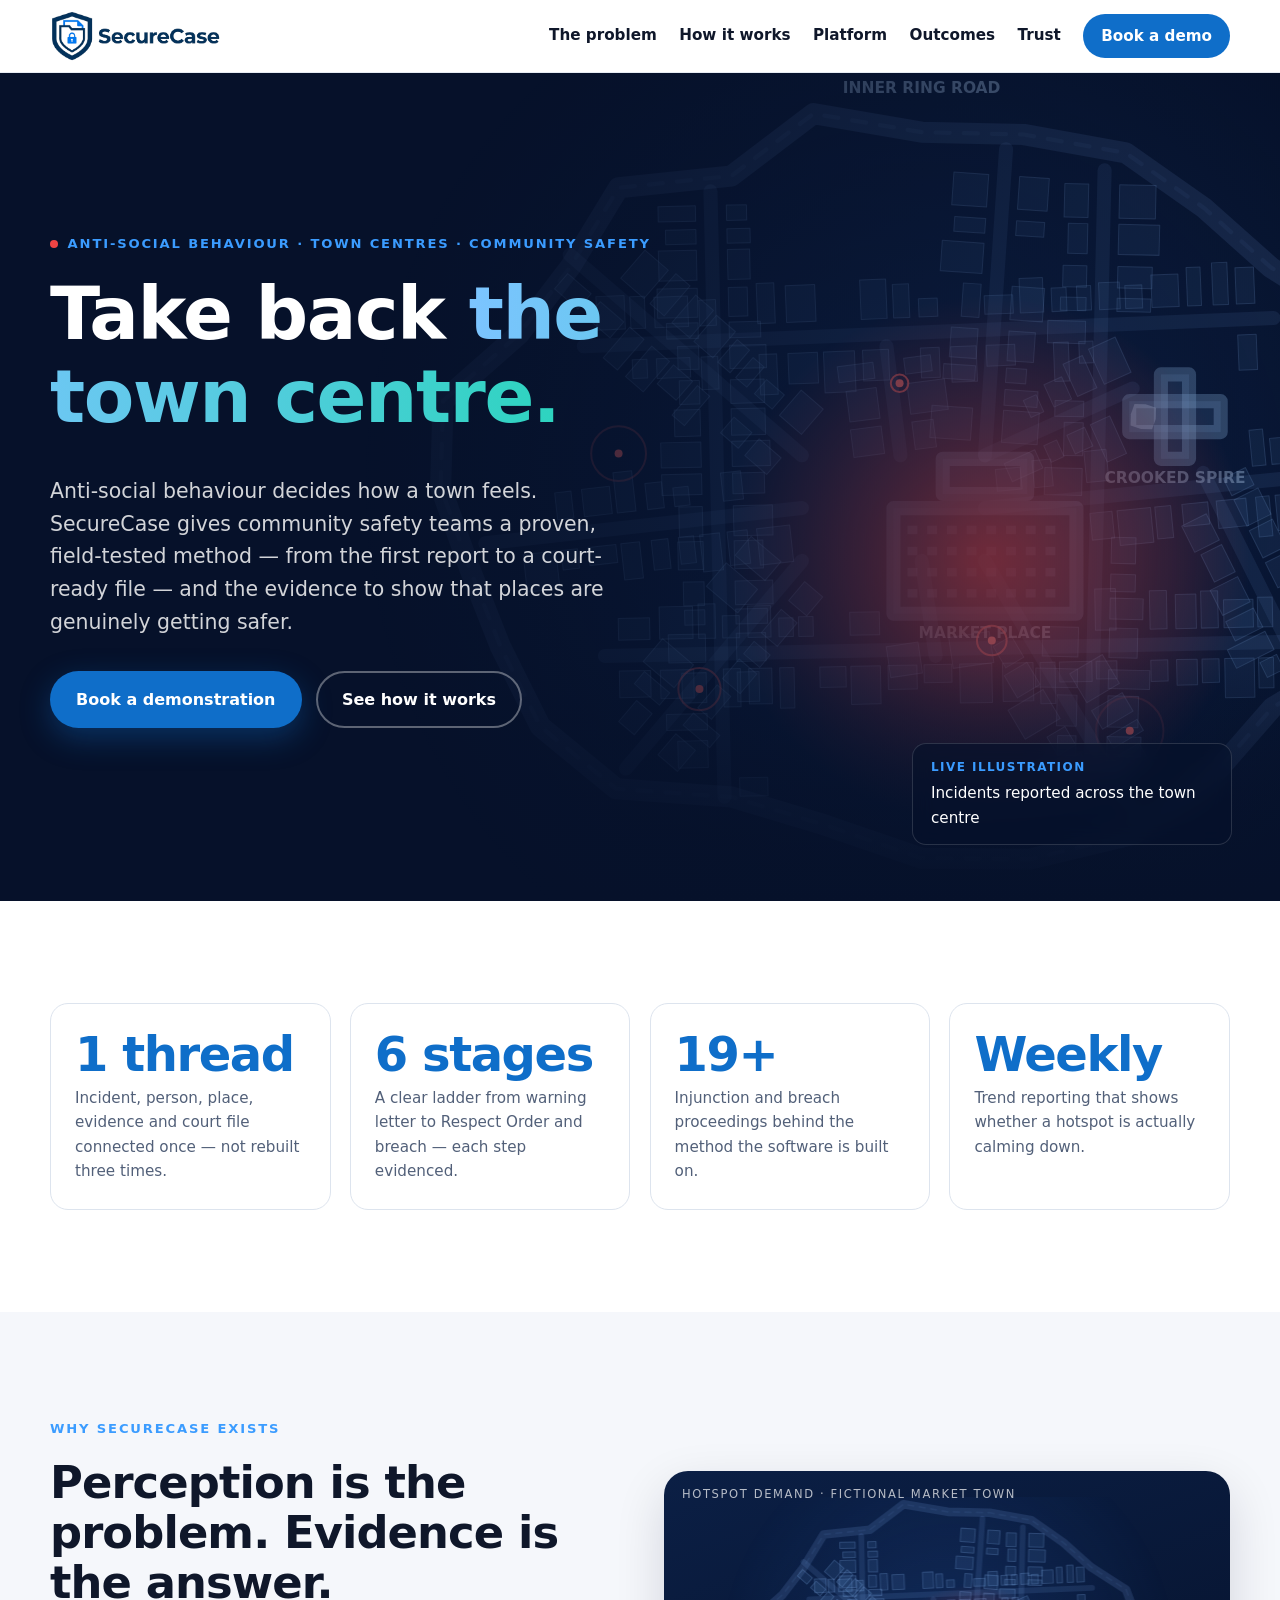
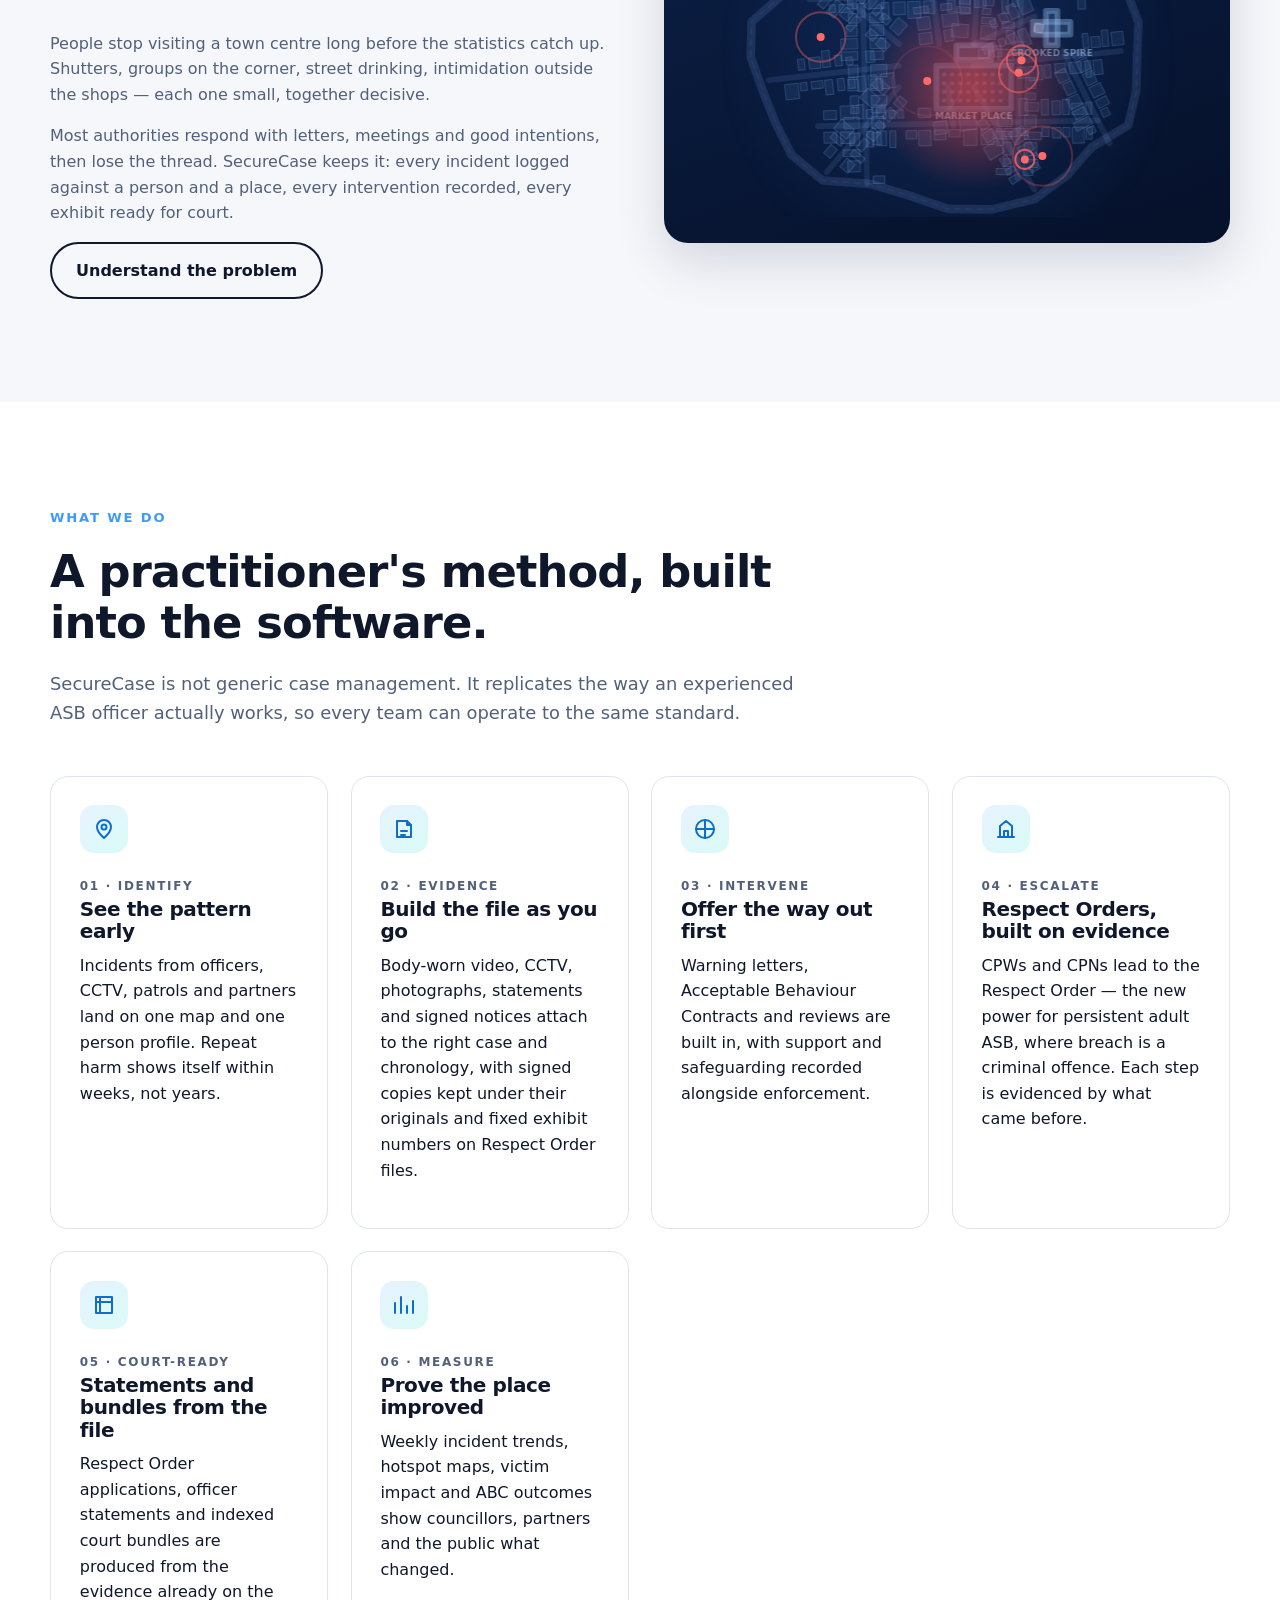
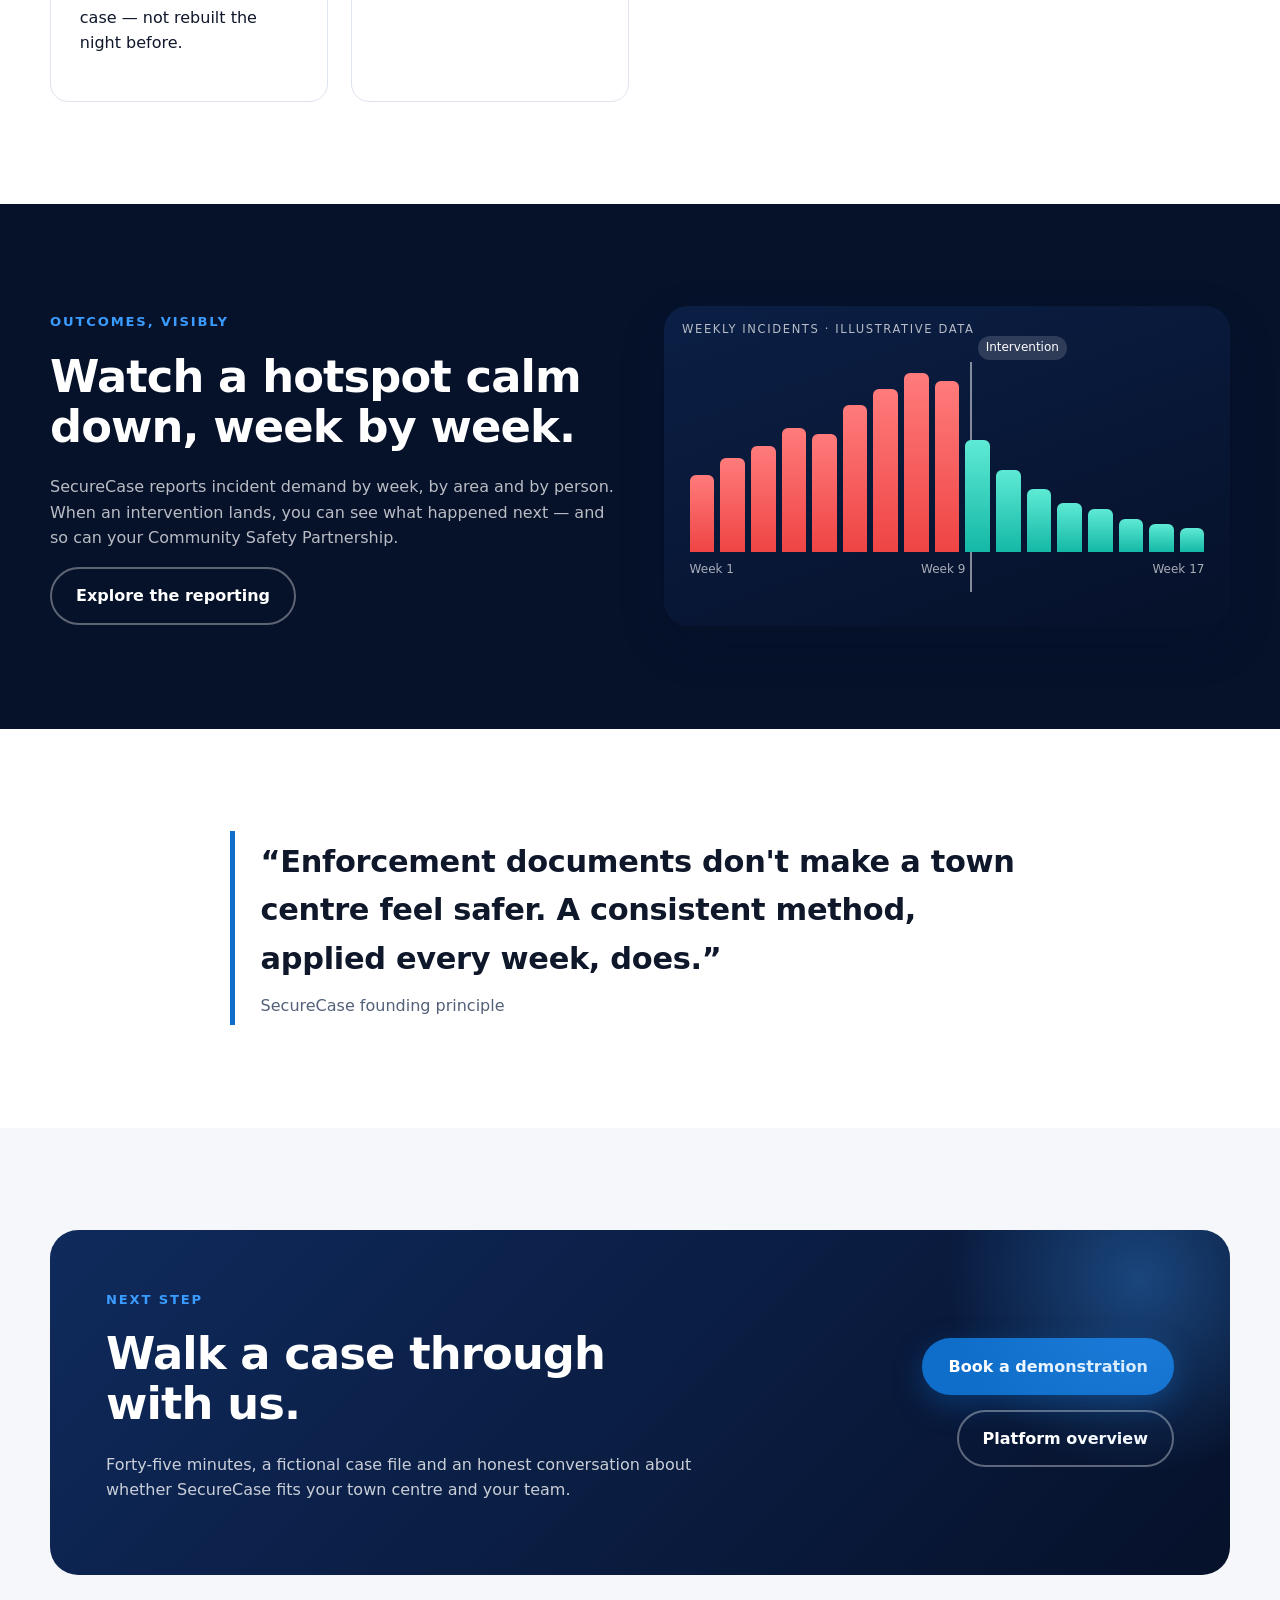
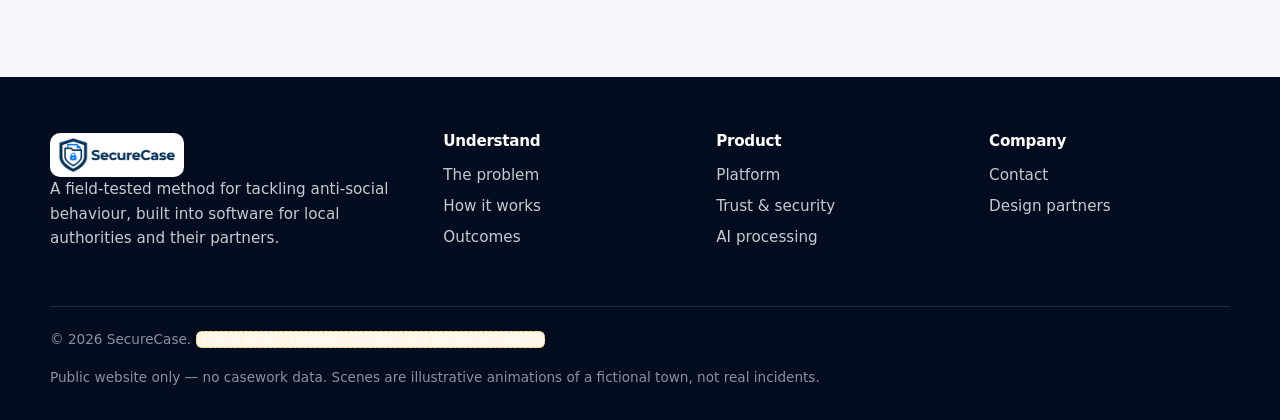
==== index.html @ 668088f6 "Publish SecureCase public website" ====
<!DOCTYPE html>
<html lang="en-GB">
<head>
  <meta charset="utf-8">
  <meta name="viewport" content="width=device-width, initial-scale=1">
  <title>SecureCase — Take back the town centre</title>
  <meta name="description" content="SecureCase turns a proven frontline method for tackling anti-social behaviour into software: evidence, early intervention, proportionate enforcement and proof that places are getting safer.">
  <link rel="stylesheet" href="css/site.css">
  <link rel="icon" href="assets/securecase-logo.png" type="image/png">
</head>
<body>
  <a class="skip-link" href="#main">Skip to content</a>

  <header class="site-header">
    <div class="container header-inner">
      <a class="brand" href="index.html" aria-label="SecureCase home" aria-current="page"><img src="assets/securecase-logo.png" alt="SecureCase"></a>
      <button class="nav-toggle" type="button" aria-expanded="false" aria-controls="primary-nav" aria-label="Toggle navigation">
        <svg viewBox="0 0 24 24" fill="none" stroke="currentColor" stroke-width="2" stroke-linecap="round"><path d="M4 6h16M4 12h16M4 18h16"/></svg>
      </button>
      <nav class="site-nav" id="primary-nav" aria-label="Primary navigation">
        <a href="problem.html">The problem</a>
        <a href="method.html">How it works</a>
        <a href="platform.html">Platform</a>
        <a href="outcomes.html">Outcomes</a>
        <a href="trust.html">Trust</a>
        <a class="nav-cta" href="contact.html">Book a demo</a>
      </nav>
    </div>
  </header>

  <main id="main">

    <section class="hero" aria-label="Introduction">
      <div class="hero-media" data-video="media/home-hero.mp4">
        <canvas data-scene="town" data-caption="#hero-caption" aria-hidden="true"></canvas>
      </div>
      <div class="container">
        <div class="hero-content">
          <span class="eyebrow"><span class="dot"></span>Anti-social behaviour · town centres · community safety</span>
          <h1>Take back <span class="accent">the town centre.</span></h1>
          <p class="lead">Anti-social behaviour decides how a town feels. SecureCase gives community safety teams a proven, field-tested method — from the first report to a court-ready file — and the evidence to show that places are genuinely getting safer.</p>
          <div class="button-row">
            <a class="btn btn-primary" href="contact.html">Book a demonstration</a>
            <a class="btn btn-ghost" href="method.html">See how it works</a>
          </div>
        </div>
      </div>
      <div class="scene-caption" id="hero-caption" aria-live="polite"><strong>Live illustration</strong><span>Incidents reported across the town centre</span></div>
    </section>

    <section class="section">
      <div class="container">
        <div class="stat-strip">
          <div class="stat reveal"><div class="stat-num" data-count="1" data-suffix=" thread">1 thread</div><div class="stat-label">Incident, person, place, evidence and court file connected once — not rebuilt three times.</div></div>
          <div class="stat reveal" data-delay="1"><div class="stat-num" data-count="6" data-suffix=" stages">6 stages</div><div class="stat-label">A clear ladder from warning letter to Respect Order and breach — each step evidenced.</div></div>
          <div class="stat reveal" data-delay="2"><div class="stat-num" data-count="20" data-prefix="" data-suffix="+">20+</div><div class="stat-label">Injunction and breach proceedings behind the method the software is built on.</div></div>
          <div class="stat reveal" data-delay="3"><div class="stat-num">Weekly</div><div class="stat-label">Trend reporting that shows whether a hotspot is actually calming down.</div></div>
        </div>
      </div>
    </section>

    <section class="section soft">
      <div class="container">
        <div class="split">
          <div class="reveal">
            <span class="eyebrow">Why SecureCase exists</span>
            <h2>Perception is the problem. Evidence is the answer.</h2>
            <p class="muted">People stop visiting a town centre long before the statistics catch up. Shutters, groups on the corner, street drinking, intimidation outside the shops — each one small, together decisive.</p>
            <p class="muted">Most authorities respond with letters, meetings and good intentions, then lose the thread. SecureCase keeps it: every incident logged against a person and a place, every intervention recorded, every exhibit ready for court.</p>
            <a class="btn btn-outline" href="problem.html">Understand the problem</a>
          </div>
          <div class="panel reveal" data-delay="1">
            <span class="panel-label">Hotspot demand · fictional market town</span>
            <canvas data-scene="town" data-mode="problem" aria-hidden="true"></canvas>
          </div>
        </div>
      </div>
    </section>

    <section class="section">
      <div class="container">
        <div class="section-head reveal">
          <span class="eyebrow">What we do</span>
          <h2>A practitioner's method, built into the software.</h2>
          <p>SecureCase is not generic case management. It replicates the way an experienced ASB officer actually works, so every team can operate to the same standard.</p>
        </div>
        <div class="card-grid">
          <article class="card reveal">
            <span class="card-icon"><svg viewBox="0 0 24 24" fill="none" stroke="currentColor" stroke-width="2" stroke-linecap="round" stroke-linejoin="round"><path d="M12 21s7-6.2 7-11a7 7 0 0 0-14 0c0 4.8 7 11 7 11z"/><circle cx="12" cy="10" r="2.5"/></svg></span>
            <span class="card-tag">01 · Identify</span>
            <h3>See the pattern early</h3>
            <p>Incidents from officers, CCTV, patrols and partners land on one map and one person profile. Repeat harm shows itself within weeks, not years.</p>
          </article>
          <article class="card reveal" data-delay="1">
            <span class="card-icon"><svg viewBox="0 0 24 24" fill="none" stroke="currentColor" stroke-width="2" stroke-linecap="round" stroke-linejoin="round"><path d="M5 4h10l4 4v12H5z"/><path d="M15 4v4h4"/><path d="M9 14h6M9 18h4"/></svg></span>
            <span class="card-tag">02 · Evidence</span>
            <h3>Build the file as you go</h3>
            <p>Body-worn video, CCTV, photographs, statements and signed notices attach to the right case and chronology, with signed copies kept under their originals and fixed exhibit numbers on Respect Order files.</p>
          </article>
          <article class="card reveal" data-delay="2">
            <span class="card-icon"><svg viewBox="0 0 24 24" fill="none" stroke="currentColor" stroke-width="2" stroke-linecap="round" stroke-linejoin="round"><path d="M12 3v18M3 12h18"/><circle cx="12" cy="12" r="9"/></svg></span>
            <span class="card-tag">03 · Intervene</span>
            <h3>Offer the way out first</h3>
            <p>Warning letters, Acceptable Behaviour Contracts and reviews are built in, with support and safeguarding recorded alongside enforcement.</p>
          </article>
          <article class="card reveal">
            <span class="card-icon"><svg viewBox="0 0 24 24" fill="none" stroke="currentColor" stroke-width="2" stroke-linecap="round" stroke-linejoin="round"><path d="M4 20h16M6 20V9l6-5 6 5v11"/><path d="M10 20v-6h4v6"/></svg></span>
            <span class="card-tag">04 · Escalate</span>
            <h3>Respect Orders, built on evidence</h3>
            <p>CPWs and CPNs lead to the Respect Order — the new power for persistent adult ASB, where breach is a criminal offence. Each step is evidenced by what came before.</p>
          </article>
          <article class="card reveal" data-delay="1">
            <span class="card-icon"><svg viewBox="0 0 24 24" fill="none" stroke="currentColor" stroke-width="2" stroke-linecap="round" stroke-linejoin="round"><path d="M4 4h16v16H4z"/><path d="M8 4v16M4 9h16"/></svg></span>
            <span class="card-tag">05 · Court-ready</span>
            <h3>Statements and bundles from the file</h3>
            <p>Respect Order applications, officer statements and indexed court bundles are produced from the evidence already on the case — not rebuilt the night before.</p>
          </article>
          <article class="card reveal" data-delay="2">
            <span class="card-icon"><svg viewBox="0 0 24 24" fill="none" stroke="currentColor" stroke-width="2" stroke-linecap="round" stroke-linejoin="round"><path d="M3 20V10M9 20V4M15 20v-7M21 20V8"/></svg></span>
            <span class="card-tag">06 · Measure</span>
            <h3>Prove the place improved</h3>
            <p>Weekly incident trends, hotspot maps, victim impact and ABC outcomes show councillors, partners and the public what changed.</p>
          </article>
        </div>
      </div>
    </section>

    <section class="section dark">
      <div class="container">
        <div class="split">
          <div class="reveal">
            <span class="eyebrow">Outcomes, visibly</span>
            <h2>Watch a hotspot calm down, week by week.</h2>
            <p class="muted">SecureCase reports incident demand by week, by area and by person. When an intervention lands, you can see what happened next — and so can your Community Safety Partnership.</p>
            <a class="btn btn-ghost" href="outcomes.html">Explore the reporting</a>
          </div>
          <div class="panel trend-wrap reveal" data-delay="1">
            <span class="panel-label">Weekly incidents · illustrative data</span>
            <div class="trend-marker" style="left: 54%"><em>Intervention</em></div>
            <div class="trend" data-intervention="9" aria-label="Illustrative weekly incident bars falling after an intervention">
              <span data-value="38"></span><span data-value="46"></span><span data-value="52"></span><span data-value="61"></span><span data-value="58"></span><span data-value="72"></span><span data-value="80"></span><span data-value="88"></span><span data-value="84"></span><span data-value="55"></span><span data-value="40"></span><span data-value="31"></span><span data-value="24"></span><span data-value="21"></span><span data-value="16"></span><span data-value="14"></span><span data-value="12"></span>
            </div>
            <div class="trend-axis"><span>Week 1</span><span>Week 9</span><span>Week 17</span></div>
          </div>
        </div>
      </div>
    </section>

    <section class="section">
      <div class="container narrow">
        <div class="pullout reveal">
          <blockquote>“Enforcement documents don't make a town centre feel safer. A consistent method, applied every week, does.”</blockquote>
          <cite>SecureCase founding principle</cite>
        </div>
      </div>
    </section>

    <section class="section soft">
      <div class="container">
        <div class="cta-banner reveal">
          <div>
            <span class="eyebrow">Next step</span>
            <h2>Walk a case through with us.</h2>
            <p>Forty-five minutes, a fictional case file and an honest conversation about whether SecureCase fits your town centre and your team.</p>
          </div>
          <div class="button-row">
            <a class="btn btn-primary" href="contact.html">Book a demonstration</a>
            <a class="btn btn-ghost" href="platform.html">Platform overview</a>
          </div>
        </div>
      </div>
    </section>

  </main>

  <footer class="site-footer">
    <div class="container">
      <div class="footer-grid">
        <div>
          <a class="brand" href="index.html" aria-label="SecureCase home"><img src="assets/securecase-logo.png" alt="SecureCase"></a>
          <p>A field-tested method for tackling anti-social behaviour, built into software for local authorities and their partners.</p>
        </div>
        <div><h4>Understand</h4><ul><li><a href="problem.html">The problem</a></li><li><a href="method.html">How it works</a></li><li><a href="outcomes.html">Outcomes</a></li></ul></div>
        <div><h4>Product</h4><ul><li><a href="platform.html">Platform</a></li><li><a href="trust.html">Trust &amp; security</a></li><li><a href="trust.html#ai">AI processing</a></li></ul></div>
        <div><h4>Company</h4><ul><li><a href="contact.html">Contact</a></li><li><a href="contact.html#partners">Design partners</a></li></ul></div>
      </div>
      <div class="footer-meta">
        <div>&copy; <span id="year">2026</span> SecureCase. <span class="placeholder">[Legal entity, company number and registered office]</span></div>
        <div>Public website only — no casework data. Scenes are illustrative animations of a fictional town, not real incidents.</div>
      </div>
    </div>
  </footer>

  <script src="js/site.js"></script>
</body>
</html>
---- css/site.css ----
/* SecureCase public website — standalone from the officer application. */
:root {
    --navy: #06112a;
    --navy-2: #0b1f45;
    --navy-3: #0f2a5c;
    --ink: #0f172a;
    --muted: #526079;
    --line: #dde4ee;
    --paper: #f5f7fb;
    --white: #ffffff;
    --blue: #0f6ec9;
    --blue-bright: #3b9cff;
    --teal: #14b8a6;
    --amber: #f59e0b;
    --red: #ef4444;
    --max: 1180px;
    --radius: 18px;
    --font: "Segoe UI", system-ui, -apple-system, Roboto, "Helvetica Neue", Arial, sans-serif;
    --shadow: 0 18px 50px rgba(6, 17, 42, 0.14);
    --ease: cubic-bezier(0.22, 1, 0.36, 1);
}

*, *::before, *::after { box-sizing: border-box; }
html { scroll-behavior: smooth; -webkit-text-size-adjust: 100%; }
body { margin: 0; font-family: var(--font); color: var(--ink); background: var(--white); line-height: 1.6; overflow-x: hidden; }
img, svg, canvas, video { max-width: 100%; display: block; }
a { color: var(--blue); }
h1, h2, h3, h4 { line-height: 1.12; letter-spacing: -0.02em; margin: 0 0 0.5em; }
h1 { font-size: clamp(2.4rem, 6vw, 4.6rem); font-weight: 800; }
h2 { font-size: clamp(1.8rem, 3.6vw, 2.8rem); font-weight: 760; }
h3 { font-size: 1.25rem; font-weight: 700; }
p { margin: 0 0 1em; }
.container { width: min(100% - 2.5rem, var(--max)); margin-inline: auto; }
.narrow { width: min(100% - 2.5rem, 820px); }
.skip-link { position: absolute; left: -999px; top: 8px; background: var(--ink); color: #fff; padding: 8px 14px; border-radius: 8px; z-index: 100; }
.skip-link:focus { left: 8px; }

/* Header */
.site-header { position: sticky; top: 0; z-index: 50; background: rgba(255, 255, 255, 0.86); backdrop-filter: blur(14px); border-bottom: 1px solid rgba(221, 228, 238, 0.7); }
.header-inner { display: flex; align-items: center; justify-content: space-between; gap: 1rem; min-height: 72px; }
.brand img { height: 52px; width: auto; }
.site-nav { display: flex; align-items: center; gap: 1.4rem; font-weight: 600; font-size: 0.95rem; }
.site-nav a { color: var(--ink); text-decoration: none; padding: 6px 0; border-bottom: 2px solid transparent; transition: border-color 0.2s; }
.site-nav a:hover, .site-nav a[aria-current="page"] { border-bottom-color: var(--blue); }
.site-nav .nav-cta { background: var(--blue); color: #fff; padding: 10px 18px; border-radius: 999px; border: 0; }
.site-nav .nav-cta:hover { background: #0b58a3; }
.nav-toggle { display: none; background: none; border: 1px solid var(--line); border-radius: 10px; width: 44px; height: 44px; color: var(--ink); align-items: center; justify-content: center; }
.nav-toggle svg { width: 24px; height: 24px; }
@media (max-width: 860px) {
    .nav-toggle { display: inline-flex; }
    .site-nav { display: none; position: absolute; left: 0; right: 0; top: 72px; flex-direction: column; align-items: stretch; background: #fff; padding: 1rem 1.25rem 1.5rem; border-bottom: 1px solid var(--line); box-shadow: var(--shadow); }
    .site-nav.is-open { display: flex; }
}

/* Buttons */
.btn { display: inline-flex; align-items: center; gap: 0.5rem; padding: 14px 24px; border-radius: 999px; font-weight: 700; text-decoration: none; border: 2px solid transparent; transition: transform 0.25s var(--ease), background 0.2s, box-shadow 0.25s; }
.btn:hover { transform: translateY(-2px); }
.btn-primary { background: var(--blue); color: #fff; box-shadow: 0 10px 30px rgba(15, 110, 201, 0.35); }
.btn-primary:hover { background: #0b58a3; }
.btn-ghost { border-color: rgba(255, 255, 255, 0.35); color: #fff; }
.btn-ghost:hover { background: rgba(255, 255, 255, 0.1); }
.btn-outline { border-color: var(--ink); color: var(--ink); }
.btn-outline:hover { background: var(--ink); color: #fff; }
.button-row { display: flex; flex-wrap: wrap; gap: 0.9rem; }

/* Cinematic hero */
.hero { position: relative; background: var(--navy); color: #fff; overflow: hidden; min-height: min(92vh, 860px); display: grid; align-items: center; isolation: isolate; }
.hero-media { position: absolute; inset: 0; z-index: -2; }
.hero-media canvas, .hero-media video { width: 100%; height: 100%; object-fit: cover; }
.hero-media video { position: absolute; inset: 0; opacity: 0; transition: opacity 1.2s; }
.hero-media.has-video video { opacity: 1; }
.hero-media.has-video canvas { opacity: 0.25; }
.hero::after { content: ""; position: absolute; inset: 0; z-index: -1; background: linear-gradient(90deg, rgba(6, 17, 42, 0.92) 0%, rgba(6, 17, 42, 0.72) 48%, rgba(6, 17, 42, 0.25) 100%), linear-gradient(180deg, rgba(6, 17, 42, 0) 70%, var(--navy) 100%); }
.hero-content { padding: clamp(4rem, 9vw, 7rem) 0 clamp(5rem, 10vw, 8rem); max-width: 720px; }
.eyebrow { display: inline-flex; align-items: center; gap: 0.6rem; font-size: 0.82rem; font-weight: 700; letter-spacing: 0.14em; text-transform: uppercase; color: var(--blue-bright); margin-bottom: 1.2rem; }
.eyebrow .dot { width: 8px; height: 8px; border-radius: 50%; background: var(--red); box-shadow: 0 0 0 0 rgba(239, 68, 68, 0.7); animation: pulse 2s infinite; }
.hero .lead { font-size: clamp(1.1rem, 1.6vw, 1.35rem); color: rgba(255, 255, 255, 0.82); max-width: 600px; margin-bottom: 2rem; }
.hero h1 .accent { background: linear-gradient(90deg, #7cc4ff, #2dd4bf); -webkit-background-clip: text; background-clip: text; color: transparent; }
.scene-caption { position: absolute; right: clamp(1rem, 4vw, 3rem); bottom: clamp(1.5rem, 5vw, 3.5rem); background: rgba(6, 17, 42, 0.62); border: 1px solid rgba(255, 255, 255, 0.14); backdrop-filter: blur(10px); border-radius: 14px; padding: 14px 18px; max-width: 320px; font-size: 0.95rem; }
.scene-caption strong { display: block; font-size: 0.75rem; letter-spacing: 0.12em; text-transform: uppercase; color: var(--blue-bright); margin-bottom: 4px; }
.scene-caption span { display: block; min-height: 1.5em; transition: opacity 0.3s; }
.scene-caption.flip span { opacity: 0; }
@media (max-width: 720px) { .scene-caption { position: static; margin: 0 auto 2rem; max-width: none; } .hero { display: block; } }

/* Sections */
.section { padding: clamp(3.5rem, 8vw, 6.5rem) 0; }
.section.soft { background: var(--paper); }
.section.dark { background: var(--navy); color: #fff; }
.section.dark .muted { color: rgba(255, 255, 255, 0.72); }
.section-head { max-width: 760px; margin-bottom: 3rem; }
.section-head p { font-size: 1.12rem; color: var(--muted); }
.section.dark .section-head p { color: rgba(255, 255, 255, 0.75); }
.muted { color: var(--muted); }

/* Stat strip with counters */
.stat-strip { display: grid; grid-template-columns: repeat(auto-fit, minmax(200px, 1fr)); gap: 1.2rem; }
.stat { background: #fff; border: 1px solid var(--line); border-radius: var(--radius); padding: 1.6rem 1.5rem; }
.section.dark .stat { background: rgba(255, 255, 255, 0.06); border-color: rgba(255, 255, 255, 0.14); }
.stat-num { font-size: clamp(2rem, 4vw, 3rem); font-weight: 800; letter-spacing: -0.03em; color: var(--blue); line-height: 1; }
.section.dark .stat-num { color: #7cc4ff; }
.stat-label { color: var(--muted); font-size: 0.95rem; margin-top: 0.5rem; }
.section.dark .stat-label { color: rgba(255, 255, 255, 0.7); }

/* Cards */
.card-grid { display: grid; gap: 1.4rem; grid-template-columns: repeat(auto-fit, minmax(270px, 1fr)); }
.card { background: #fff; border: 1px solid var(--line); border-radius: var(--radius); padding: 1.8rem; transition: transform 0.35s var(--ease), box-shadow 0.35s; position: relative; overflow: hidden; }
.card:hover { transform: translateY(-6px); box-shadow: var(--shadow); }
.card-icon { width: 48px; height: 48px; border-radius: 14px; background: linear-gradient(135deg, #e8f2ff, #d9fbf6); color: var(--blue); display: grid; place-items: center; margin-bottom: 1.2rem; }
.card-icon svg { width: 24px; height: 24px; }
.card-tag { font-size: 0.75rem; letter-spacing: 0.14em; text-transform: uppercase; font-weight: 700; color: var(--muted); }
.section.dark .card { background: rgba(255, 255, 255, 0.05); border-color: rgba(255, 255, 255, 0.12); color: #fff; }
.section.dark .card p, .section.dark .card-tag { color: rgba(255, 255, 255, 0.72); }

/* Split rows */
.split { display: grid; gap: 3rem; grid-template-columns: 1fr 1fr; align-items: center; }
.split.reverse > :first-child { order: 2; }
@media (max-width: 860px) { .split { grid-template-columns: 1fr; } .split.reverse > :first-child { order: 0; } }
.split ul { padding-left: 1.2rem; }
.split li { margin-bottom: 0.4rem; }

/* Panel used for animated illustrations */
.panel { background: linear-gradient(160deg, var(--navy-2), var(--navy)); border-radius: 24px; padding: 1.6rem; color: #fff; box-shadow: var(--shadow); position: relative; overflow: hidden; min-height: 320px; }
.panel canvas { width: 100%; height: 320px; border-radius: 14px; }
.panel-label { position: absolute; top: 14px; left: 18px; font-size: 0.72rem; letter-spacing: 0.14em; text-transform: uppercase; color: rgba(255, 255, 255, 0.7); }

/* Escalation ladder */
.ladder { display: grid; gap: 0.9rem; counter-reset: step; }
.ladder-step { display: grid; grid-template-columns: 56px 1fr; gap: 1rem; align-items: start; background: #fff; border: 1px solid var(--line); border-radius: 16px; padding: 1.1rem 1.2rem; opacity: 0; transform: translateX(-24px); transition: opacity 0.6s var(--ease), transform 0.6s var(--ease); }
.in .ladder-step { opacity: 1; transform: none; }
.in .ladder-step:nth-child(2) { transition-delay: 0.12s; }
.in .ladder-step:nth-child(3) { transition-delay: 0.24s; }
.in .ladder-step:nth-child(4) { transition-delay: 0.36s; }
.in .ladder-step:nth-child(5) { transition-delay: 0.48s; }
.in .ladder-step:nth-child(6) { transition-delay: 0.6s; }
.ladder-step::before { counter-increment: step; content: counter(step, decimal-leading-zero); font-weight: 800; font-size: 1.3rem; color: var(--blue); background: #eaf3ff; border-radius: 12px; width: 56px; height: 56px; display: grid; place-items: center; }
.ladder-step h3 { margin-bottom: 0.2rem; }
.ladder-step p { margin: 0; color: var(--muted); }
.ladder-step.enforce::before { background: #fff1f1; color: var(--red); }
.ladder-step.measure::before { background: #e7fbf7; color: #0f766e; }

/* Weekly trend animation */
.trend { display: flex; align-items: flex-end; gap: 6px; height: 220px; padding: 1rem 0 0; }
.trend span { flex: 1; background: linear-gradient(180deg, #ff7b7b, #ef4444); border-radius: 6px 6px 0 0; transform-origin: bottom; transform: scaleY(0); transition: transform 0.9s var(--ease), background 0.9s; }
.in .trend span { transform: scaleY(1); }
.trend span.calm { background: linear-gradient(180deg, #5eead4, #14b8a6); }
.trend-axis { display: flex; justify-content: space-between; font-size: 0.75rem; color: rgba(255, 255, 255, 0.65); margin-top: 0.5rem; }
.trend-marker { position: absolute; top: 56px; width: 2px; background: rgba(255, 255, 255, 0.5); height: 230px; }
.trend-marker em { position: absolute; top: -26px; left: 8px; white-space: nowrap; font-style: normal; font-size: 0.75rem; color: #fff; background: rgba(255, 255, 255, 0.15); padding: 2px 8px; border-radius: 999px; }

/* Confidence gauge */
.gauge { width: 240px; margin: 0 auto; }
.gauge circle { fill: none; stroke-width: 14; stroke-linecap: round; }
.gauge .track { stroke: rgba(255, 255, 255, 0.12); }
.gauge .value { stroke: url(#gaugeGrad); stroke-dasharray: 440; stroke-dashoffset: 440; transition: stroke-dashoffset 1.6s var(--ease); }
.in .gauge .value { stroke-dashoffset: 110; }
.gauge-num { text-align: center; font-size: 2.4rem; font-weight: 800; margin-top: -150px; margin-bottom: 110px; }

/* Timeline */
.timeline { position: relative; padding-left: 2rem; }
.timeline::before { content: ""; position: absolute; left: 9px; top: 6px; bottom: 6px; width: 2px; background: linear-gradient(180deg, var(--red), var(--amber), var(--teal)); }
.timeline li { list-style: none; position: relative; margin-bottom: 1.4rem; }
.timeline li::before { content: ""; position: absolute; left: -2rem; top: 6px; width: 20px; height: 20px; border-radius: 50%; background: #fff; border: 4px solid var(--blue); }
.timeline strong { display: block; }

/* Pull quotes */
.pullout { border-left: 5px solid var(--blue); padding: 0.4rem 0 0.4rem 1.6rem; }
.pullout blockquote { margin: 0 0 0.6rem; font-size: clamp(1.3rem, 2.4vw, 1.9rem); font-weight: 650; letter-spacing: -0.01em; }
.pullout cite { font-style: normal; color: var(--muted); }

/* CTA banner */
.cta-banner { background: linear-gradient(135deg, var(--navy-3), var(--navy)); color: #fff; border-radius: 28px; padding: clamp(2rem, 5vw, 3.5rem); display: grid; gap: 2rem; grid-template-columns: 1.4fr 1fr; align-items: center; position: relative; overflow: hidden; }
.cta-banner::after { content: ""; position: absolute; width: 420px; height: 420px; right: -120px; top: -160px; border-radius: 50%; background: radial-gradient(circle, rgba(59, 156, 255, 0.35), transparent 65%); }
.cta-banner p { color: rgba(255, 255, 255, 0.78); }
.cta-banner .button-row { justify-content: flex-end; position: relative; }
@media (max-width: 860px) { .cta-banner { grid-template-columns: 1fr; } .cta-banner .button-row { justify-content: flex-start; } }

/* Page hero (interior) */
.page-hero { background: radial-gradient(1100px 500px at 15% -10%, rgba(59, 156, 255, 0.35), transparent 60%), var(--navy); color: #fff; padding: clamp(3.5rem, 8vw, 6rem) 0 clamp(3rem, 7vw, 5rem); position: relative; overflow: hidden; }
.page-hero .lead { font-size: 1.2rem; color: rgba(255, 255, 255, 0.8); max-width: 700px; }
.page-hero canvas { position: absolute; inset: 0; width: 100%; height: 100%; opacity: 0.55; }
.page-hero .container { position: relative; }

/* Comparison */
.compare { display: grid; gap: 1.4rem; grid-template-columns: 1fr 1fr; }
.compare > div { border-radius: var(--radius); padding: 1.8rem; border: 1px solid var(--line); }
.compare .before { background: #fff6f6; border-color: #fecaca; }
.compare .after { background: #effcf9; border-color: #99f6e4; }
.compare h3 { display: flex; gap: 0.6rem; align-items: center; }
.compare ul { padding-left: 1.2rem; margin: 0; }
@media (max-width: 760px) { .compare { grid-template-columns: 1fr; } }

/* Contact */
.contact-grid { display: grid; gap: 2rem; grid-template-columns: 1fr 1fr; }
@media (max-width: 860px) { .contact-grid { grid-template-columns: 1fr; } }
.contact-card { background: #fff; border: 1px solid var(--line); border-radius: var(--radius); padding: 2rem; }
.contact-card dt { font-weight: 700; margin-top: 1rem; }
.contact-card dd { margin: 0; color: var(--muted); }
.placeholder { background: #fff7e6; border: 1px dashed #f5c16c; padding: 0 6px; border-radius: 6px; font-size: 0.92em; }

/* Footer */
.site-footer { background: #040c1f; color: rgba(255, 255, 255, 0.78); padding: 3.5rem 0 2rem; font-size: 0.95rem; }
.footer-grid { display: grid; gap: 2rem; grid-template-columns: 1.5fr 1fr 1fr 1fr; }
@media (max-width: 860px) { .footer-grid { grid-template-columns: 1fr 1fr; } }
.site-footer .brand img { height: 44px; background: #fff; border-radius: 10px; padding: 4px 8px; }
.site-footer h4 { color: #fff; margin-bottom: 0.8rem; }
.site-footer ul { list-style: none; margin: 0; padding: 0; }
.site-footer li { margin-bottom: 0.4rem; }
.site-footer a { color: rgba(255, 255, 255, 0.78); text-decoration: none; }
.site-footer a:hover { color: #fff; }
.footer-meta { border-top: 1px solid rgba(255, 255, 255, 0.12); margin-top: 2.5rem; padding-top: 1.4rem; display: flex; flex-wrap: wrap; justify-content: space-between; gap: 1rem; font-size: 0.85rem; color: rgba(255, 255, 255, 0.55); }

/* Scroll reveal */
.reveal { opacity: 0; transform: translateY(26px); transition: opacity 0.8s var(--ease), transform 0.8s var(--ease); }
.reveal.in { opacity: 1; transform: none; }
.reveal[data-delay="1"] { transition-delay: 0.12s; }
.reveal[data-delay="2"] { transition-delay: 0.24s; }
.reveal[data-delay="3"] { transition-delay: 0.36s; }

@keyframes pulse { 0% { box-shadow: 0 0 0 0 rgba(239, 68, 68, 0.6); } 70% { box-shadow: 0 0 0 12px rgba(239, 68, 68, 0); } 100% { box-shadow: 0 0 0 0 rgba(239, 68, 68, 0); } }

@media (prefers-reduced-motion: reduce) {
    html { scroll-behavior: auto; }
    .reveal, .ladder-step, .trend span, .gauge .value, .btn, .card { transition: none !important; }
    .reveal, .ladder-step { opacity: 1; transform: none; }
    .trend span { transform: scaleY(1); }
    .gauge .value { stroke-dashoffset: 110; }
    .eyebrow .dot { animation: none; }
}
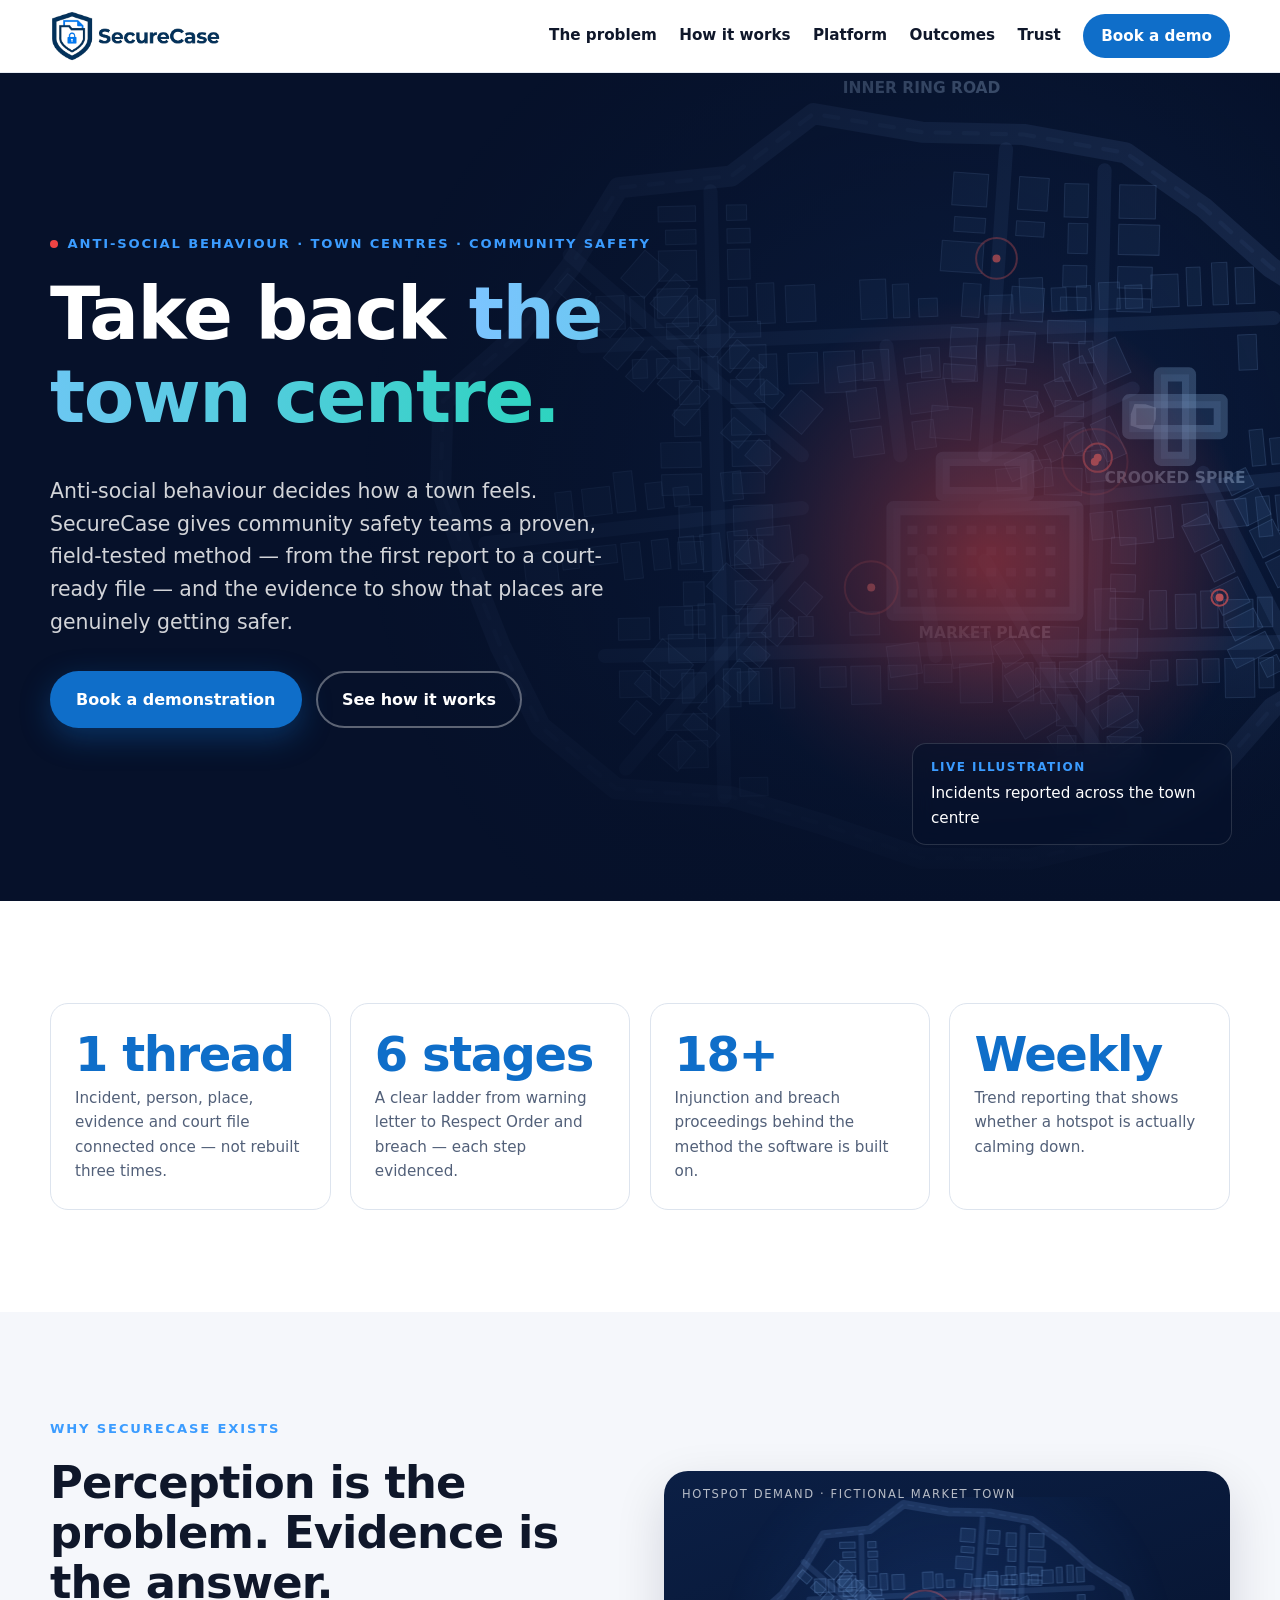
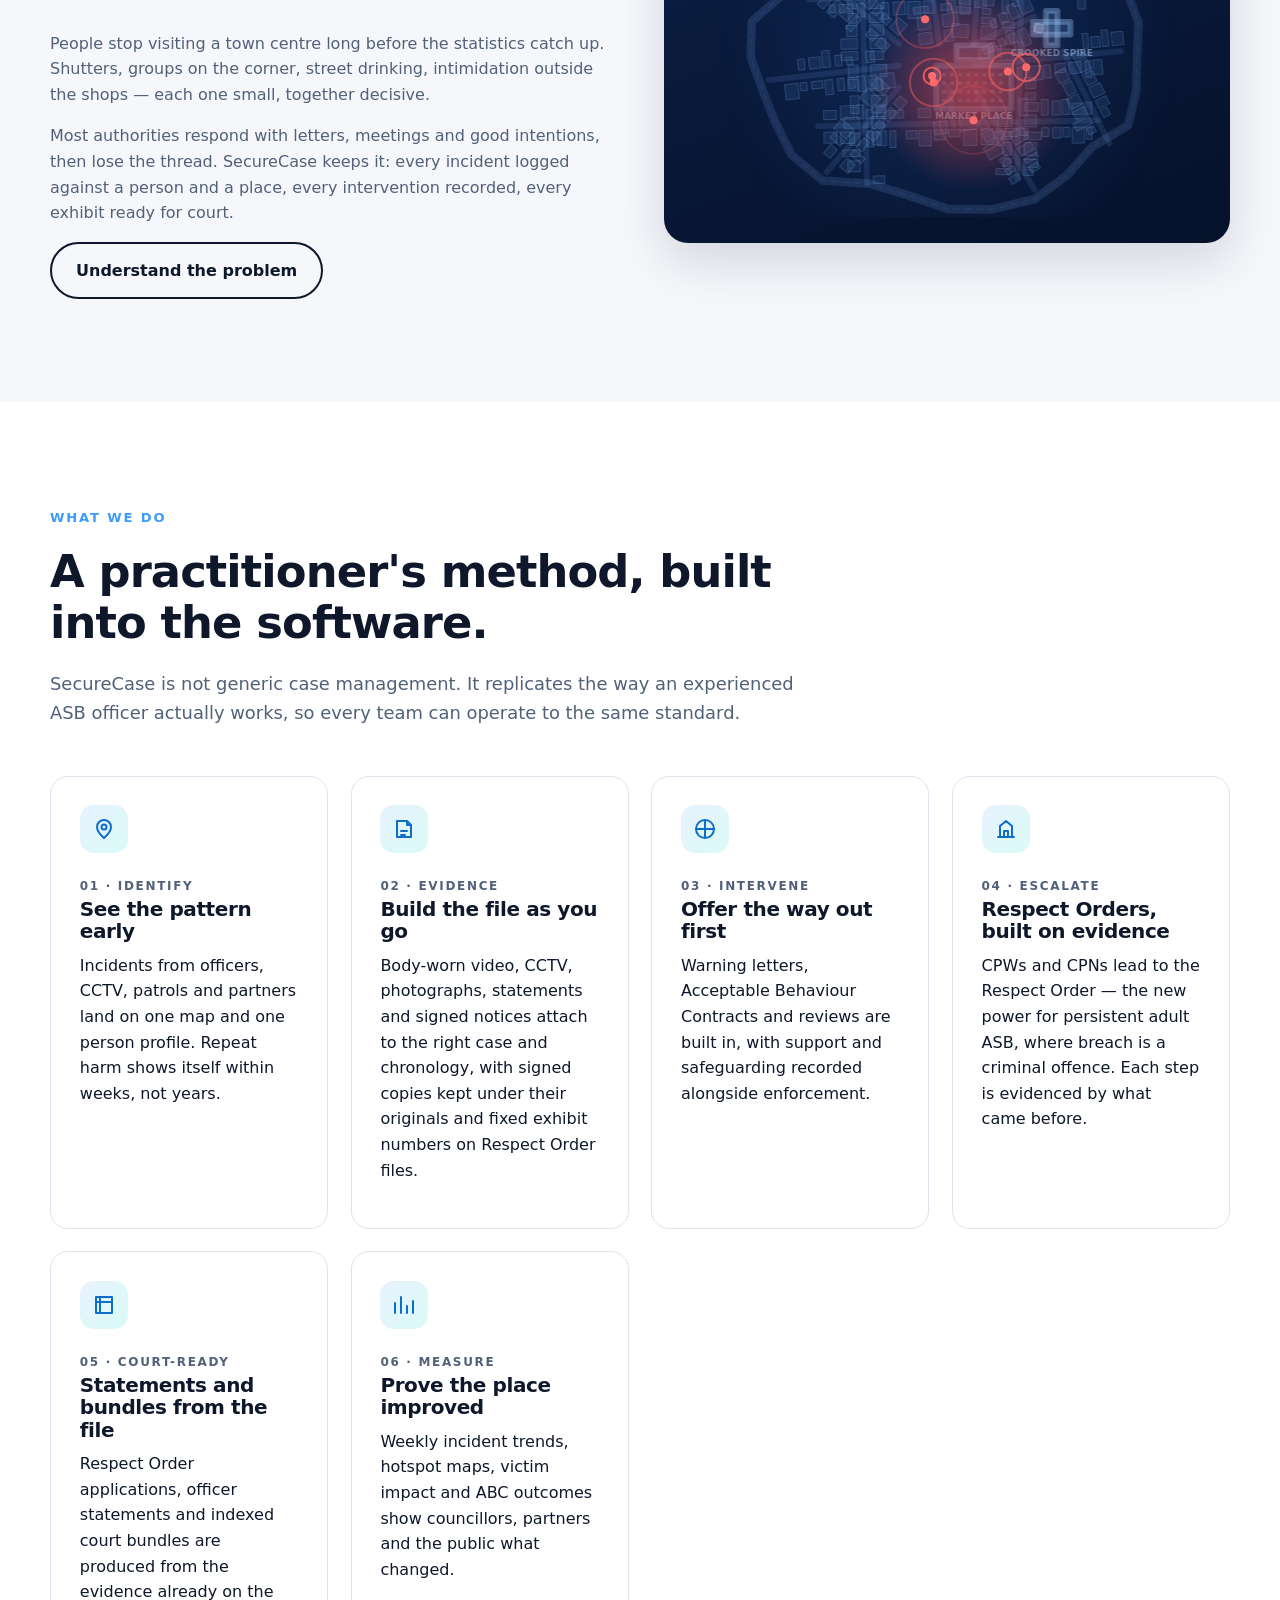
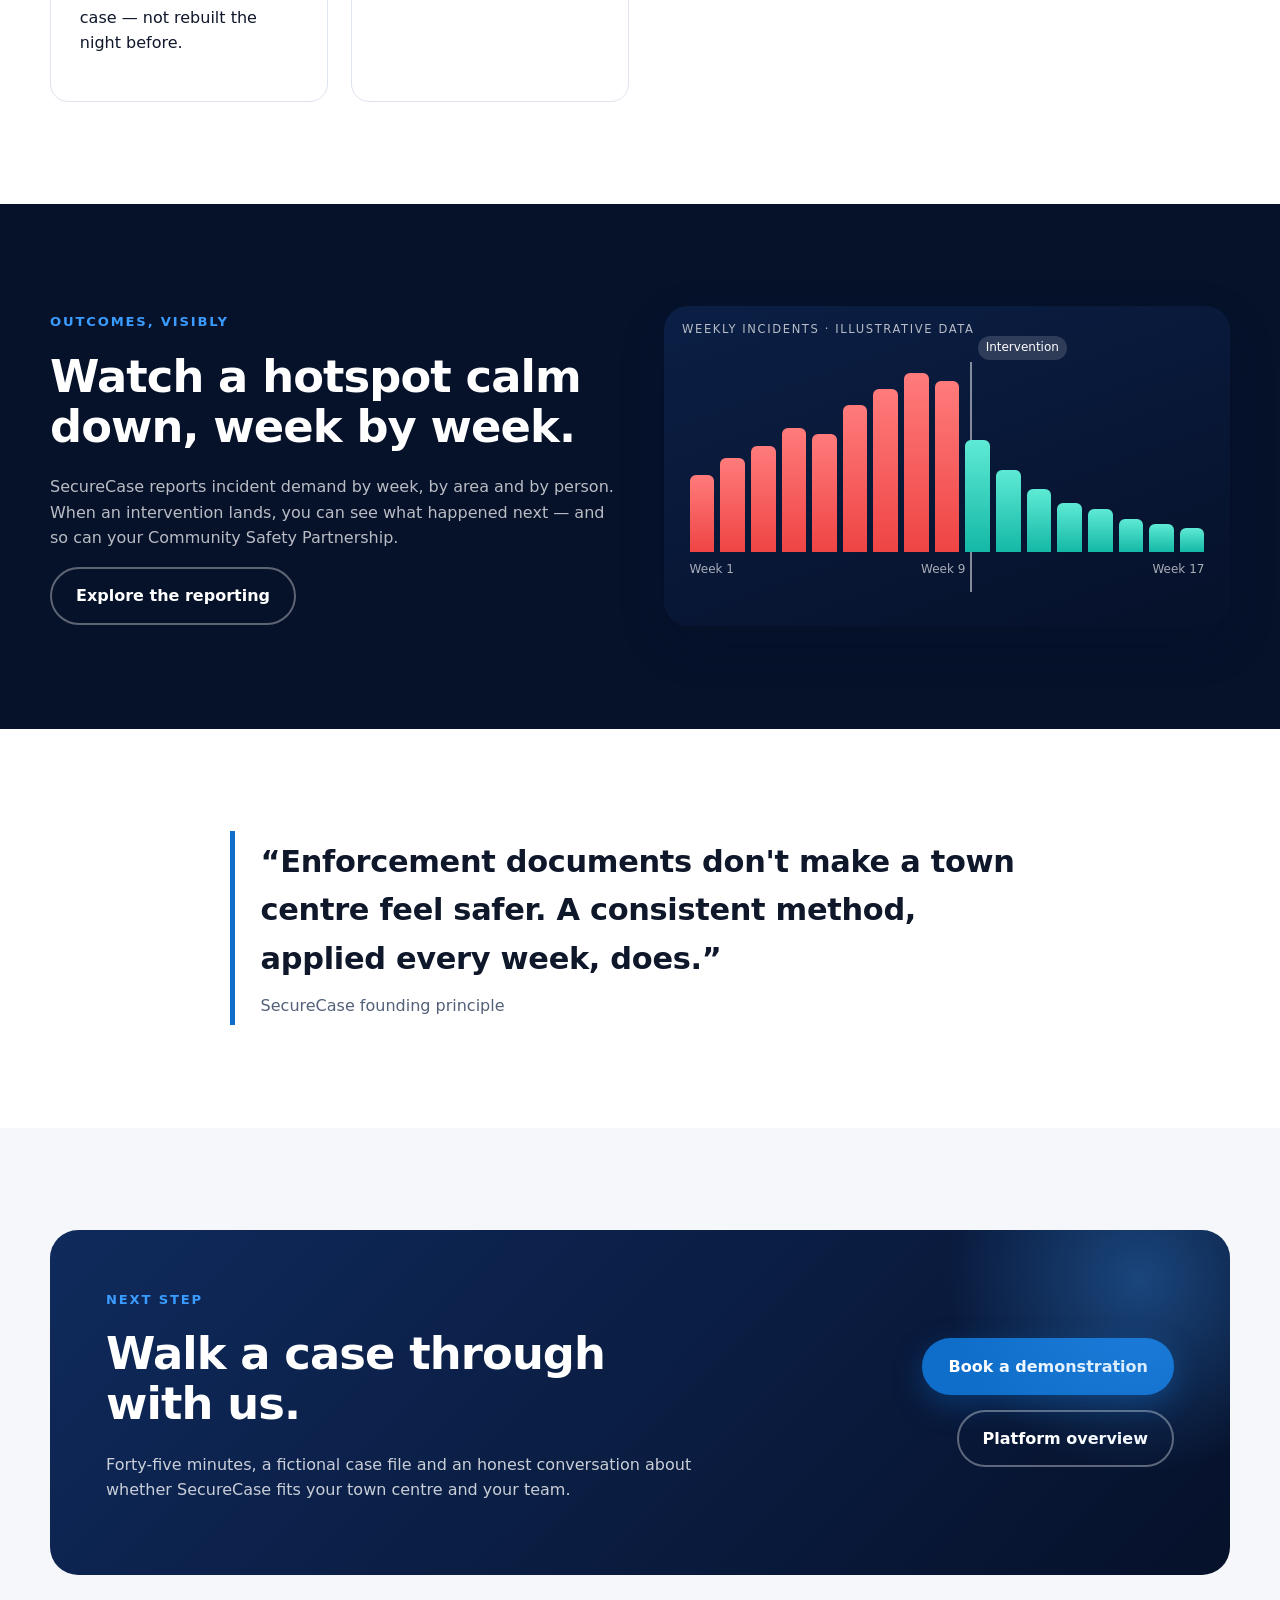
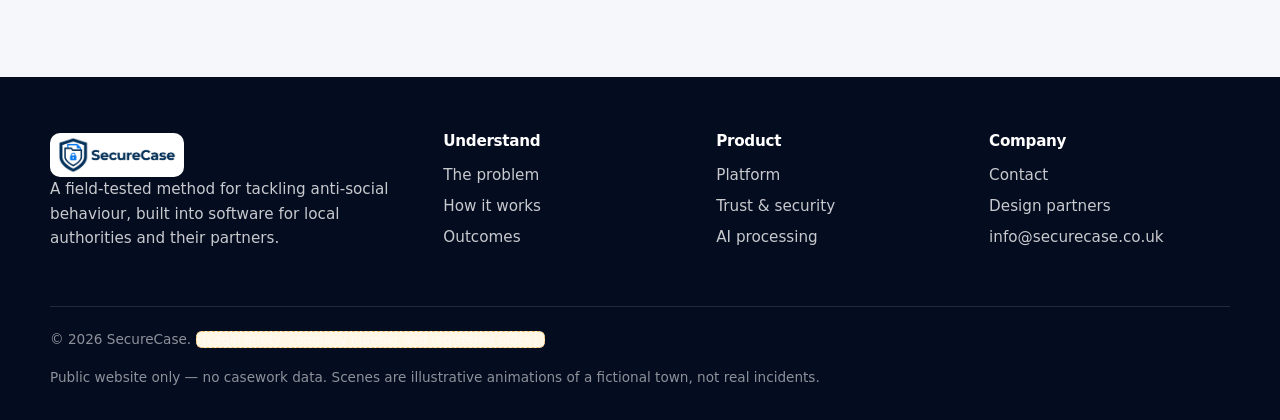
==== commit 008d9464: "Publish website 2026-10-22 20:54" ====
--- a/index.html
+++ b/index.html
@@ -182,7 +182,7 @@
         </div>
         <div><h4>Understand</h4><ul><li><a href="problem.html">The problem</a></li><li><a href="method.html">How it works</a></li><li><a href="outcomes.html">Outcomes</a></li></ul></div>
         <div><h4>Product</h4><ul><li><a href="platform.html">Platform</a></li><li><a href="trust.html">Trust &amp; security</a></li><li><a href="trust.html#ai">AI processing</a></li></ul></div>
-        <div><h4>Company</h4><ul><li><a href="contact.html">Contact</a></li><li><a href="contact.html#partners">Design partners</a></li></ul></div>
+        <div><h4>Company</h4><ul><li><a href="contact.html">Contact</a></li><li><a href="contact.html#partners">Design partners</a></li><li><a href="mailto:info@securecase.co.uk">info@securecase.co.uk</a></li></ul></div>
       </div>
       <div class="footer-meta">
         <div>&copy; <span id="year">2026</span> SecureCase. <span class="placeholder">[Legal entity, company number and registered office]</span></div>
--- a/css/site.css
+++ b/css/site.css
@@ -197,6 +197,19 @@
 .contact-card dd { margin: 0; color: var(--muted); }
 .placeholder { background: #fff7e6; border: 1px dashed #f5c16c; padding: 0 6px; border-radius: 6px; font-size: 0.92em; }
 
+/* Contact form */
+.contact-form { margin-top: 1.2rem; }
+.form-row { margin-bottom: 1rem; }
+.form-row.two { display: grid; gap: 1rem; grid-template-columns: 1fr 1fr; }
+@media (max-width: 560px) { .form-row.two { grid-template-columns: 1fr; } }
+.contact-form label { display: block; font-weight: 600; font-size: 0.92rem; margin-bottom: 0.35rem; }
+.contact-form .opt { color: var(--muted); font-weight: 400; }
+.contact-form input, .contact-form select, .contact-form textarea { width: 100%; font: inherit; padding: 11px 12px; border: 1px solid #b9c4d4; border-radius: 10px; background: #fff; color: var(--ink); }
+.contact-form input:focus, .contact-form select:focus, .contact-form textarea:focus { outline: 3px solid rgba(15, 110, 201, 0.25); border-color: var(--blue); }
+.contact-form textarea { resize: vertical; }
+.contact-form .hp { position: absolute; left: -9999px; width: 1px; height: 1px; opacity: 0; }
+.form-note { font-size: 0.85rem; color: var(--muted); margin: 0.9rem 0 0; }
+
 /* Footer */
 .site-footer { background: #040c1f; color: rgba(255, 255, 255, 0.78); padding: 3.5rem 0 2rem; font-size: 0.95rem; }
 .footer-grid { display: grid; gap: 2rem; grid-template-columns: 1.5fr 1fr 1fr 1fr; }
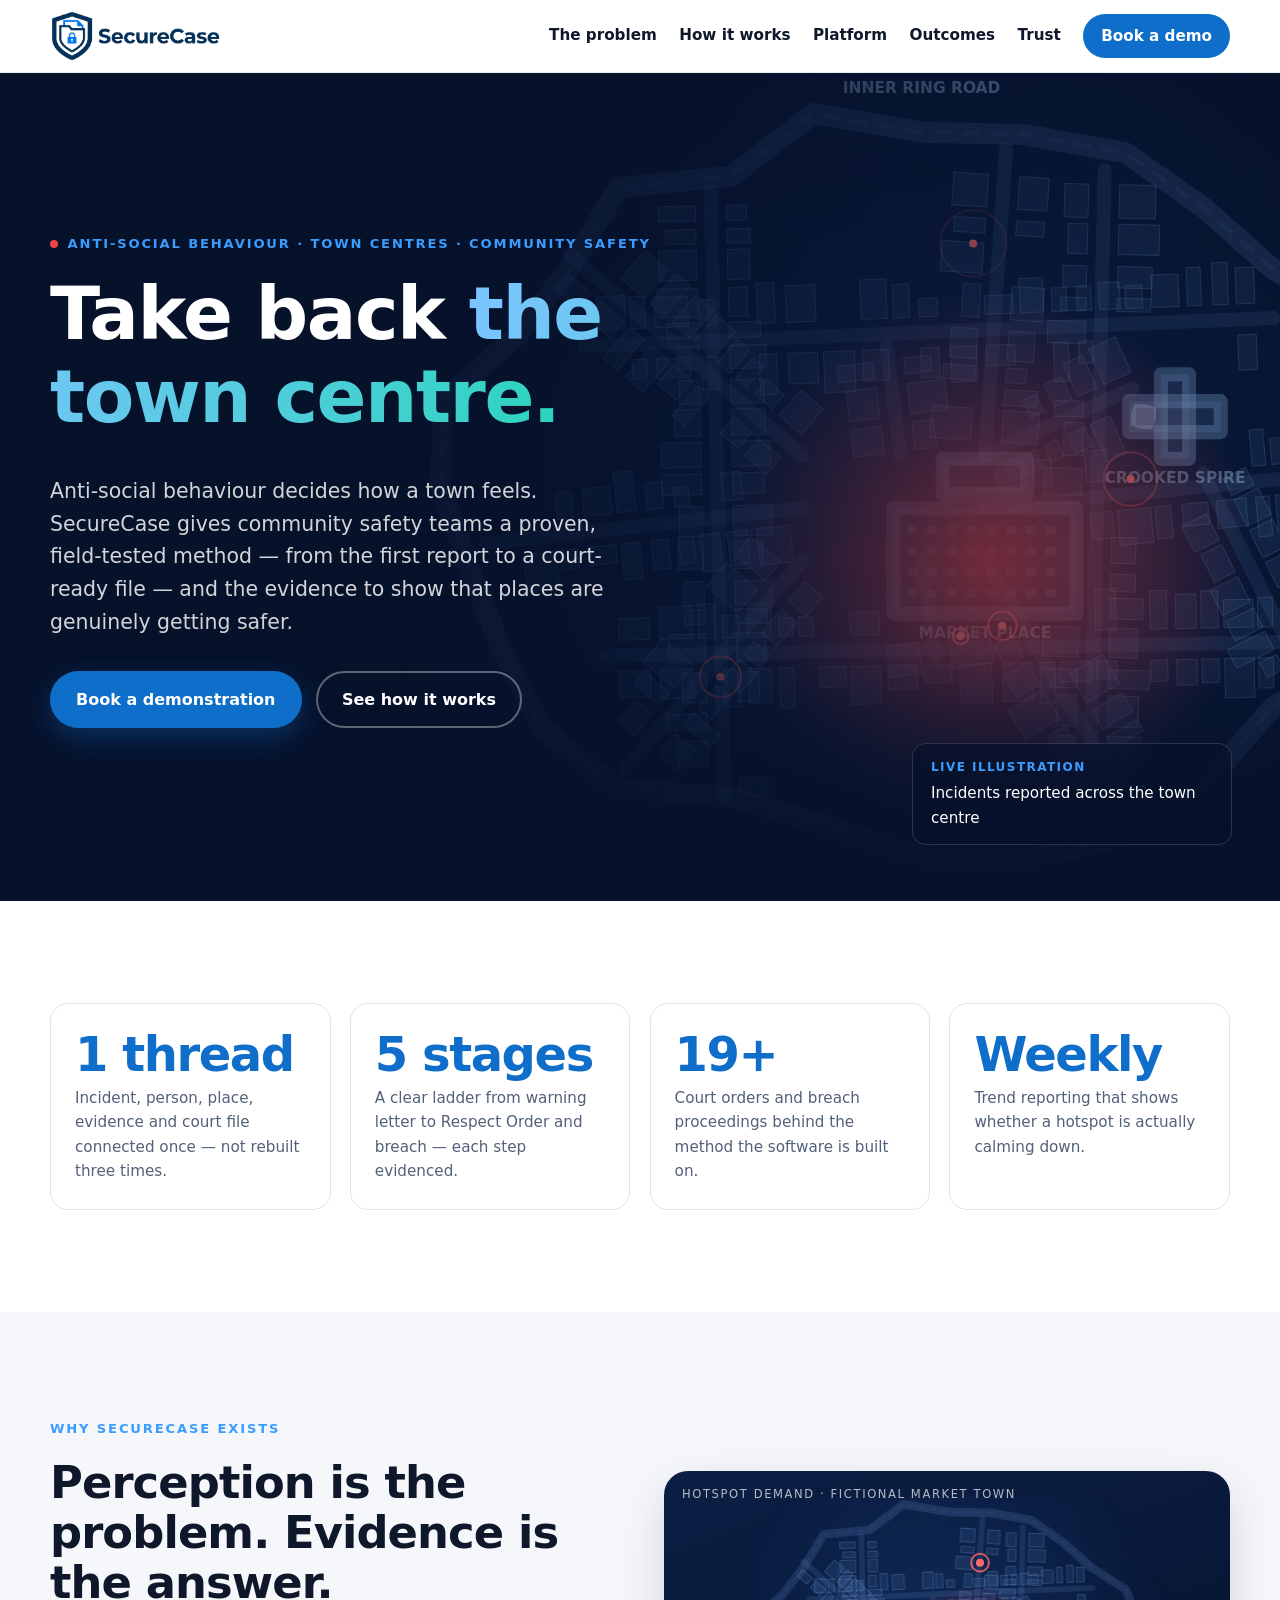
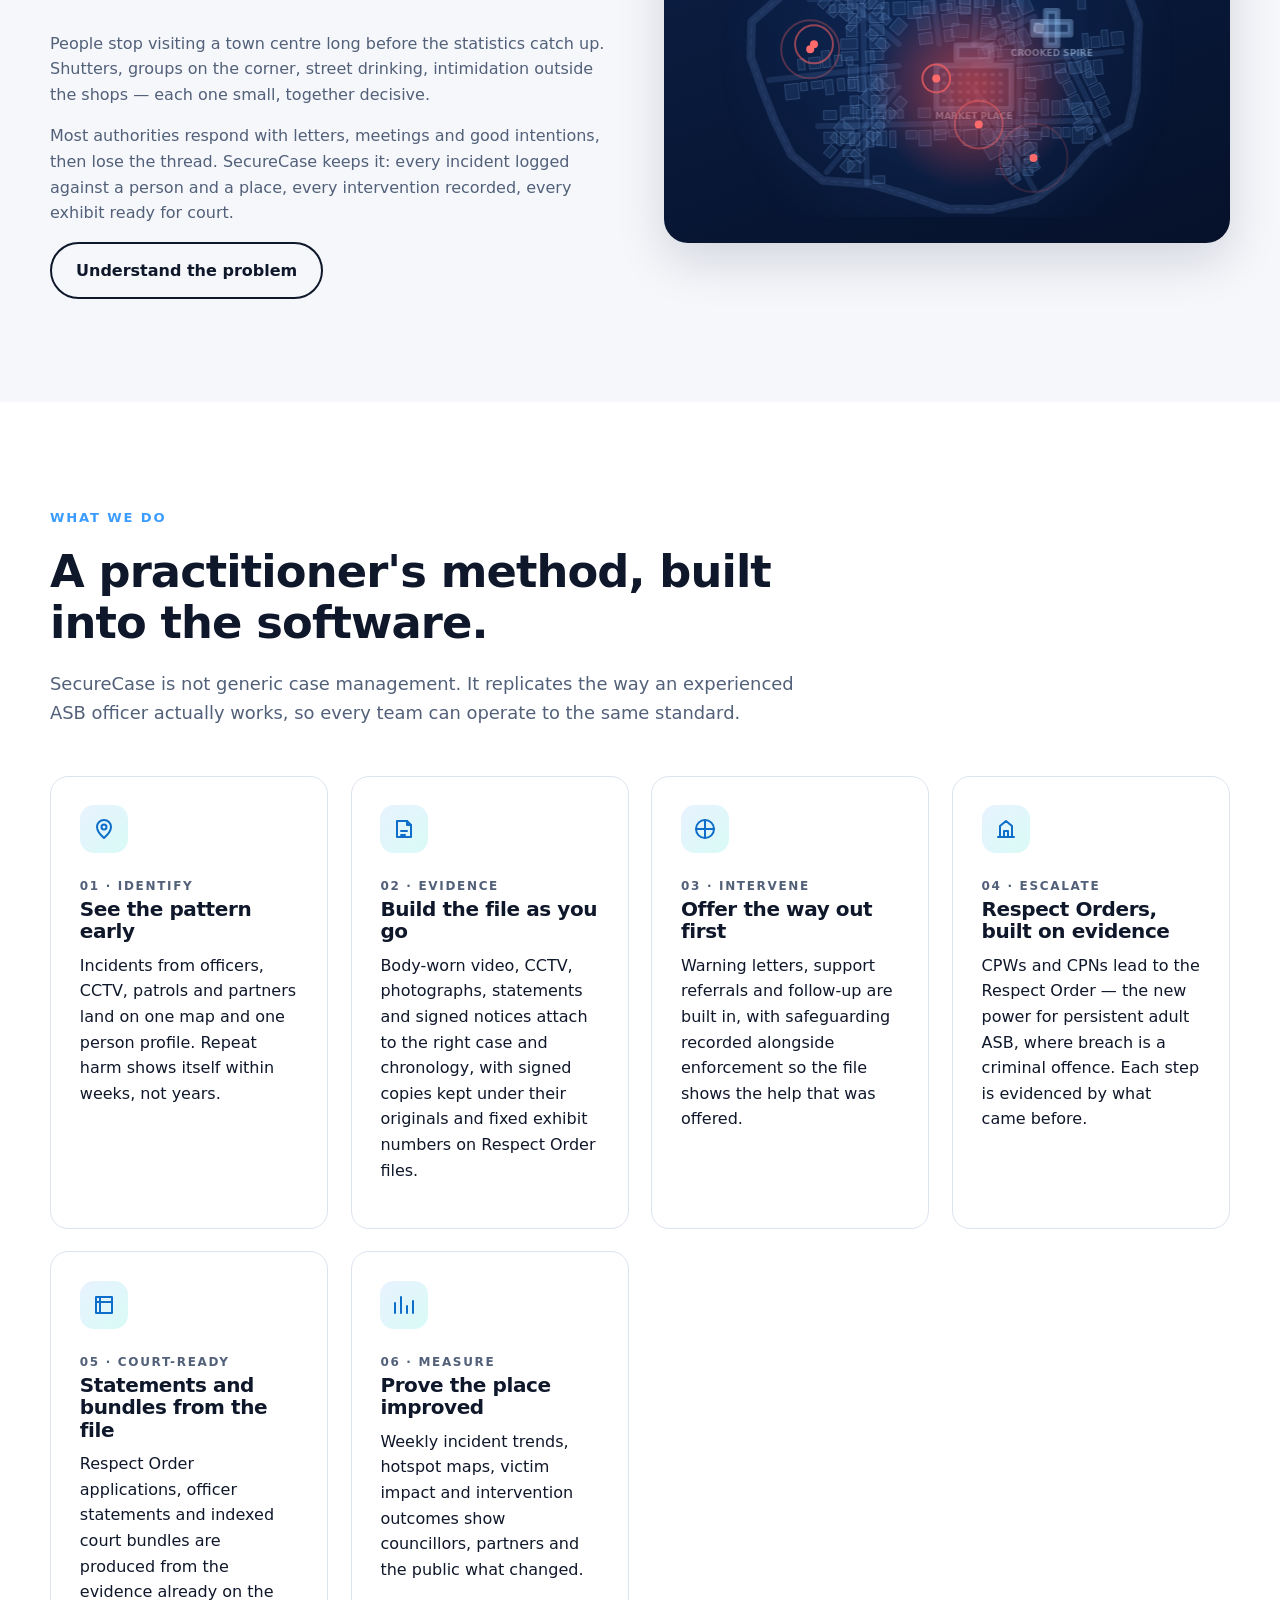
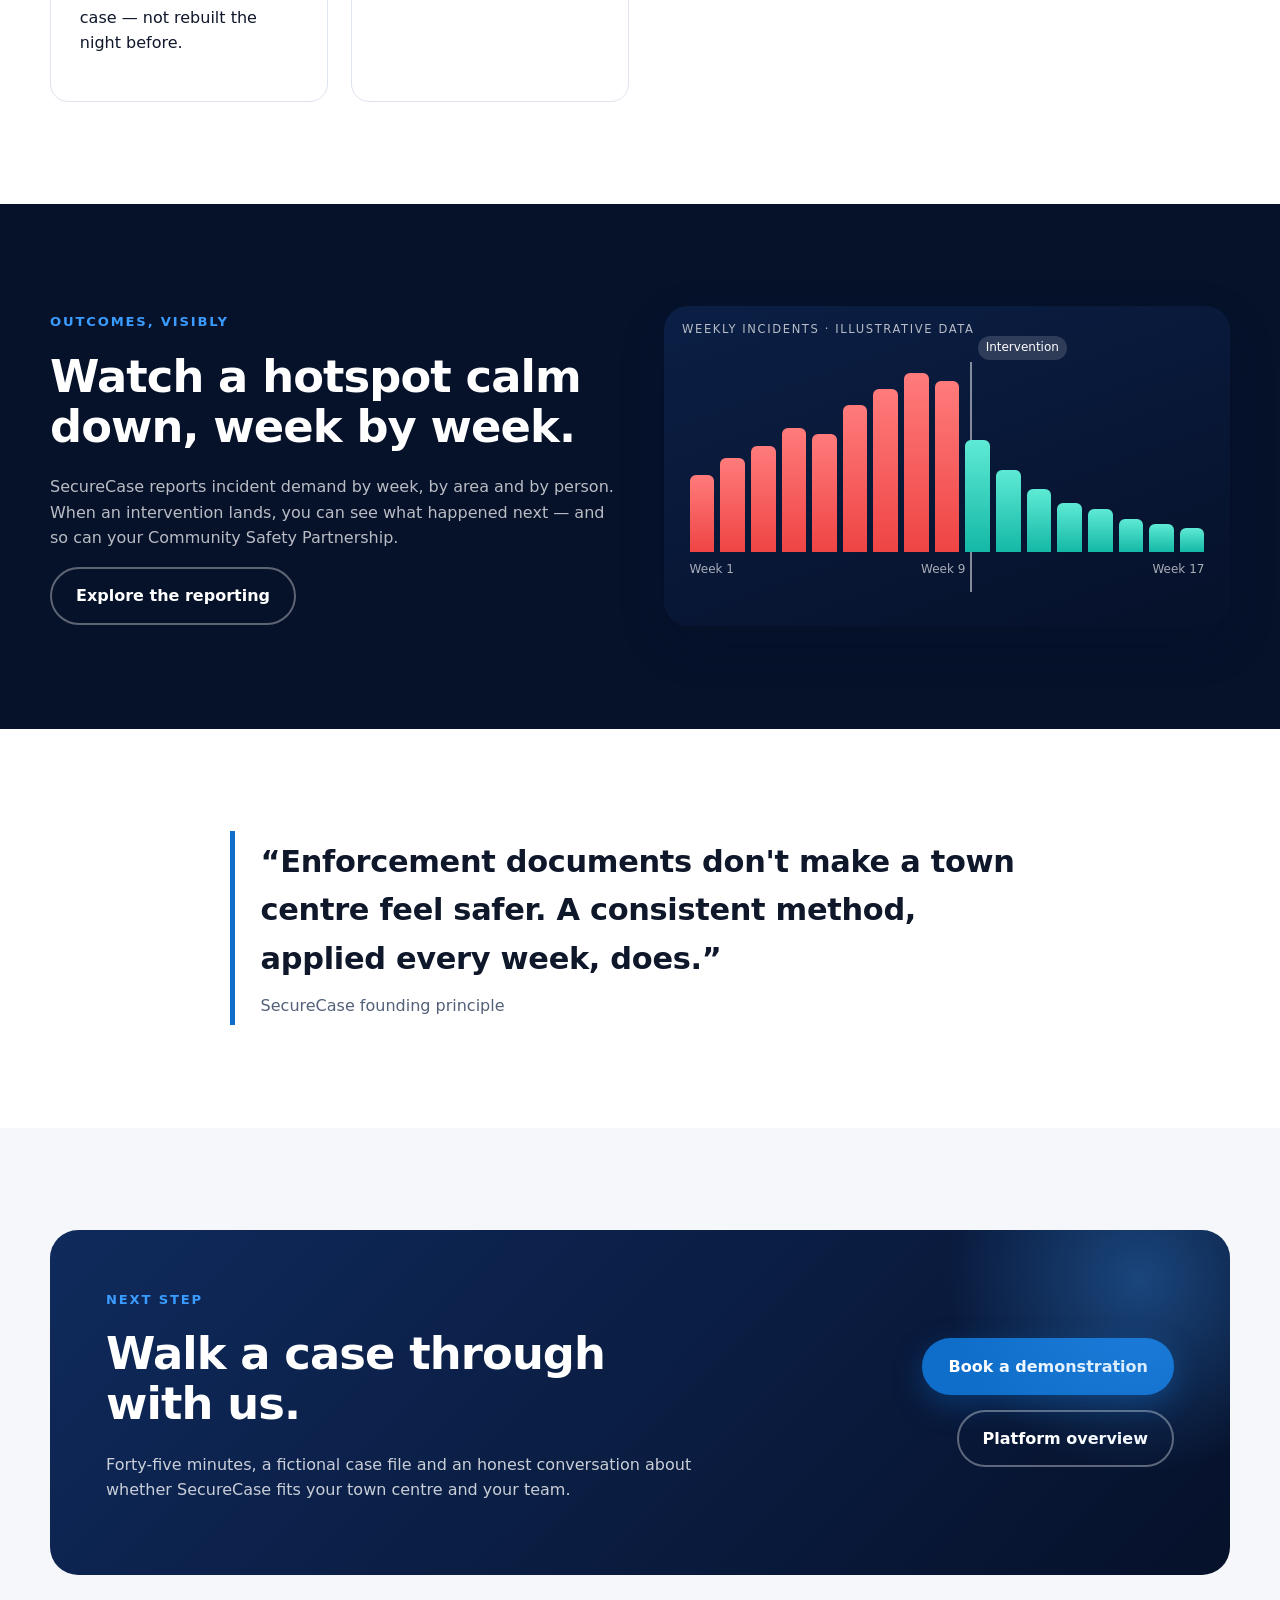
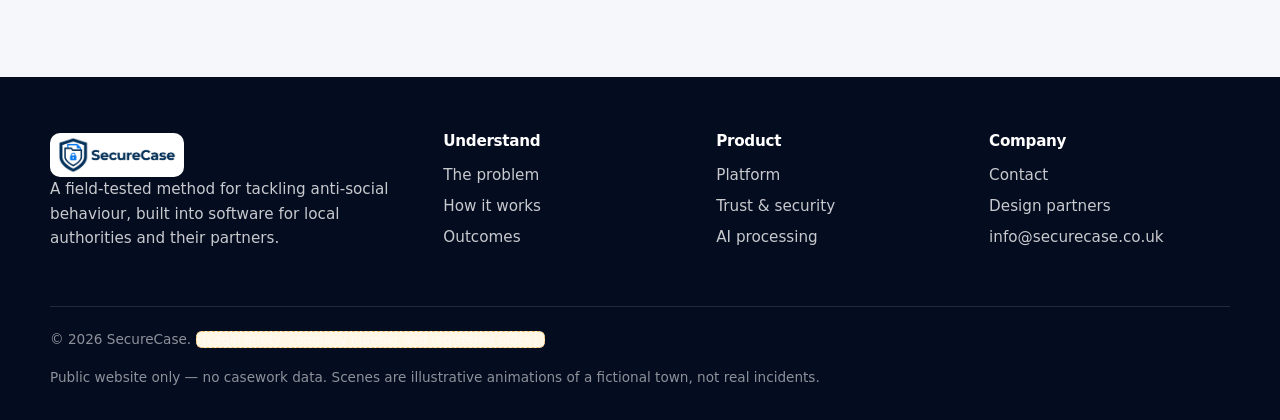
==== commit e1ea0ce8: "Publish website 2026-10-22 21:06" ====
--- a/index.html
+++ b/index.html
@@ -52,8 +52,8 @@
       <div class="container">
         <div class="stat-strip">
           <div class="stat reveal"><div class="stat-num" data-count="1" data-suffix=" thread">1 thread</div><div class="stat-label">Incident, person, place, evidence and court file connected once — not rebuilt three times.</div></div>
-          <div class="stat reveal" data-delay="1"><div class="stat-num" data-count="6" data-suffix=" stages">6 stages</div><div class="stat-label">A clear ladder from warning letter to Respect Order and breach — each step evidenced.</div></div>
-          <div class="stat reveal" data-delay="2"><div class="stat-num" data-count="20" data-prefix="" data-suffix="+">20+</div><div class="stat-label">Injunction and breach proceedings behind the method the software is built on.</div></div>
+          <div class="stat reveal" data-delay="1"><div class="stat-num" data-count="5" data-suffix=" stages">5 stages</div><div class="stat-label">A clear ladder from warning letter to Respect Order and breach — each step evidenced.</div></div>
+          <div class="stat reveal" data-delay="2"><div class="stat-num" data-count="20" data-prefix="" data-suffix="+">20+</div><div class="stat-label">Court orders and breach proceedings behind the method the software is built on.</div></div>
           <div class="stat reveal" data-delay="3"><div class="stat-num">Weekly</div><div class="stat-label">Trend reporting that shows whether a hotspot is actually calming down.</div></div>
         </div>
       </div>
@@ -101,7 +101,7 @@
             <span class="card-icon"><svg viewBox="0 0 24 24" fill="none" stroke="currentColor" stroke-width="2" stroke-linecap="round" stroke-linejoin="round"><path d="M12 3v18M3 12h18"/><circle cx="12" cy="12" r="9"/></svg></span>
             <span class="card-tag">03 · Intervene</span>
             <h3>Offer the way out first</h3>
-            <p>Warning letters, Acceptable Behaviour Contracts and reviews are built in, with support and safeguarding recorded alongside enforcement.</p>
+            <p>Warning letters, support referrals and follow-up are built in, with safeguarding recorded alongside enforcement so the file shows the help that was offered.</p>
           </article>
           <article class="card reveal">
             <span class="card-icon"><svg viewBox="0 0 24 24" fill="none" stroke="currentColor" stroke-width="2" stroke-linecap="round" stroke-linejoin="round"><path d="M4 20h16M6 20V9l6-5 6 5v11"/><path d="M10 20v-6h4v6"/></svg></span>
@@ -119,7 +119,7 @@
             <span class="card-icon"><svg viewBox="0 0 24 24" fill="none" stroke="currentColor" stroke-width="2" stroke-linecap="round" stroke-linejoin="round"><path d="M3 20V10M9 20V4M15 20v-7M21 20V8"/></svg></span>
             <span class="card-tag">06 · Measure</span>
             <h3>Prove the place improved</h3>
-            <p>Weekly incident trends, hotspot maps, victim impact and ABC outcomes show councillors, partners and the public what changed.</p>
+            <p>Weekly incident trends, hotspot maps, victim impact and intervention outcomes show councillors, partners and the public what changed.</p>
           </article>
         </div>
       </div>
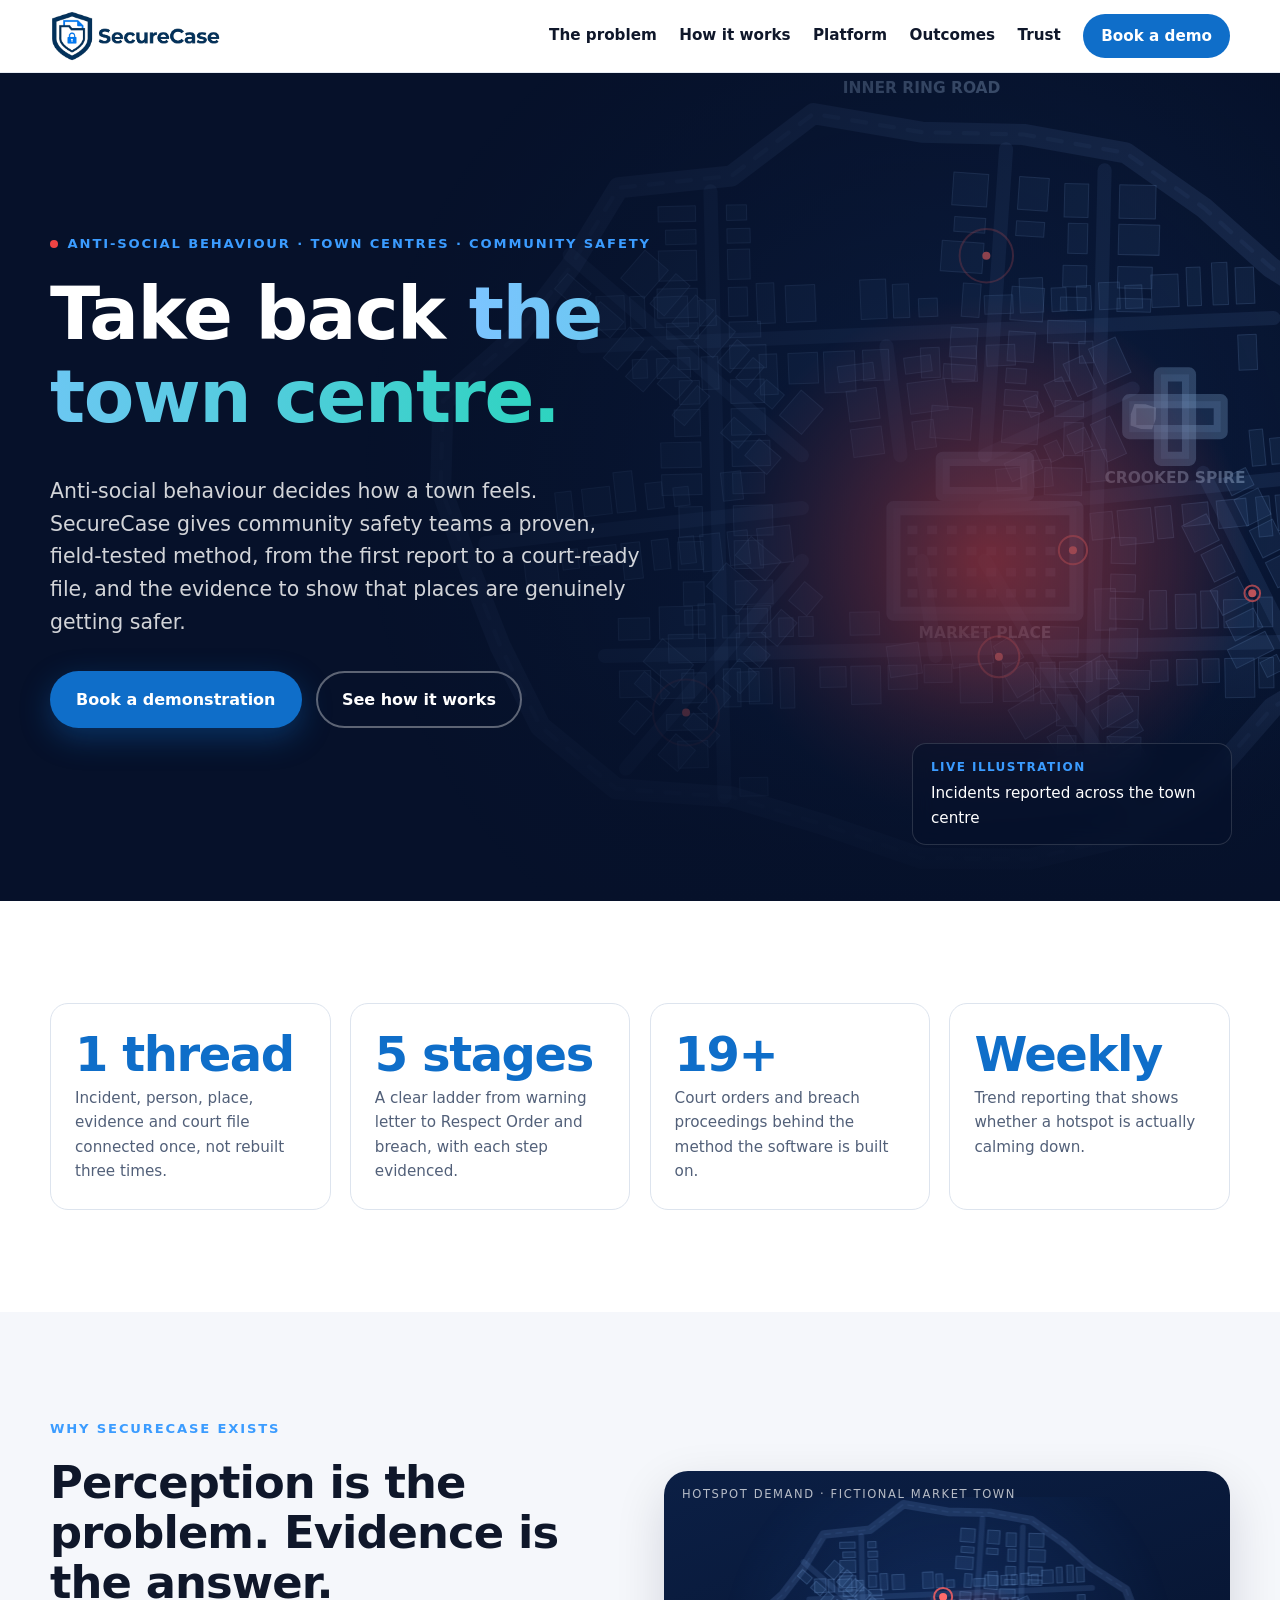
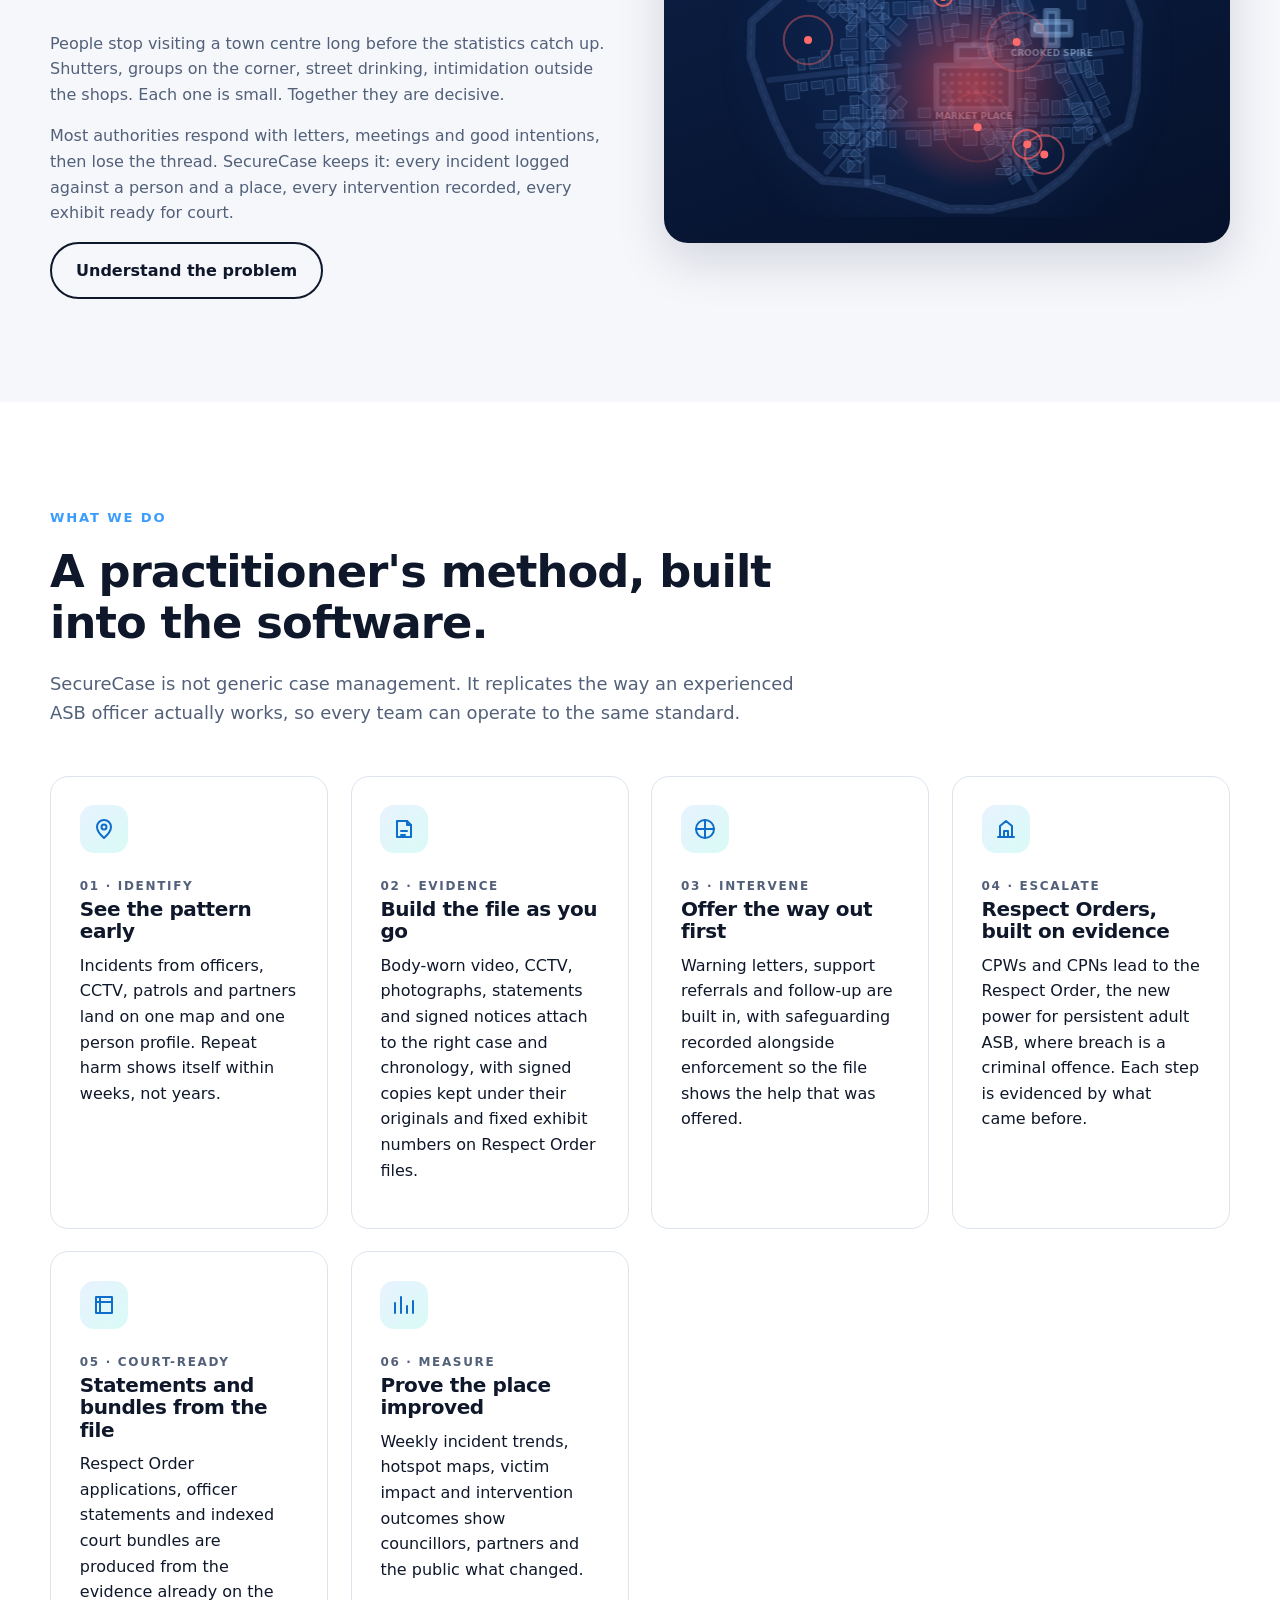
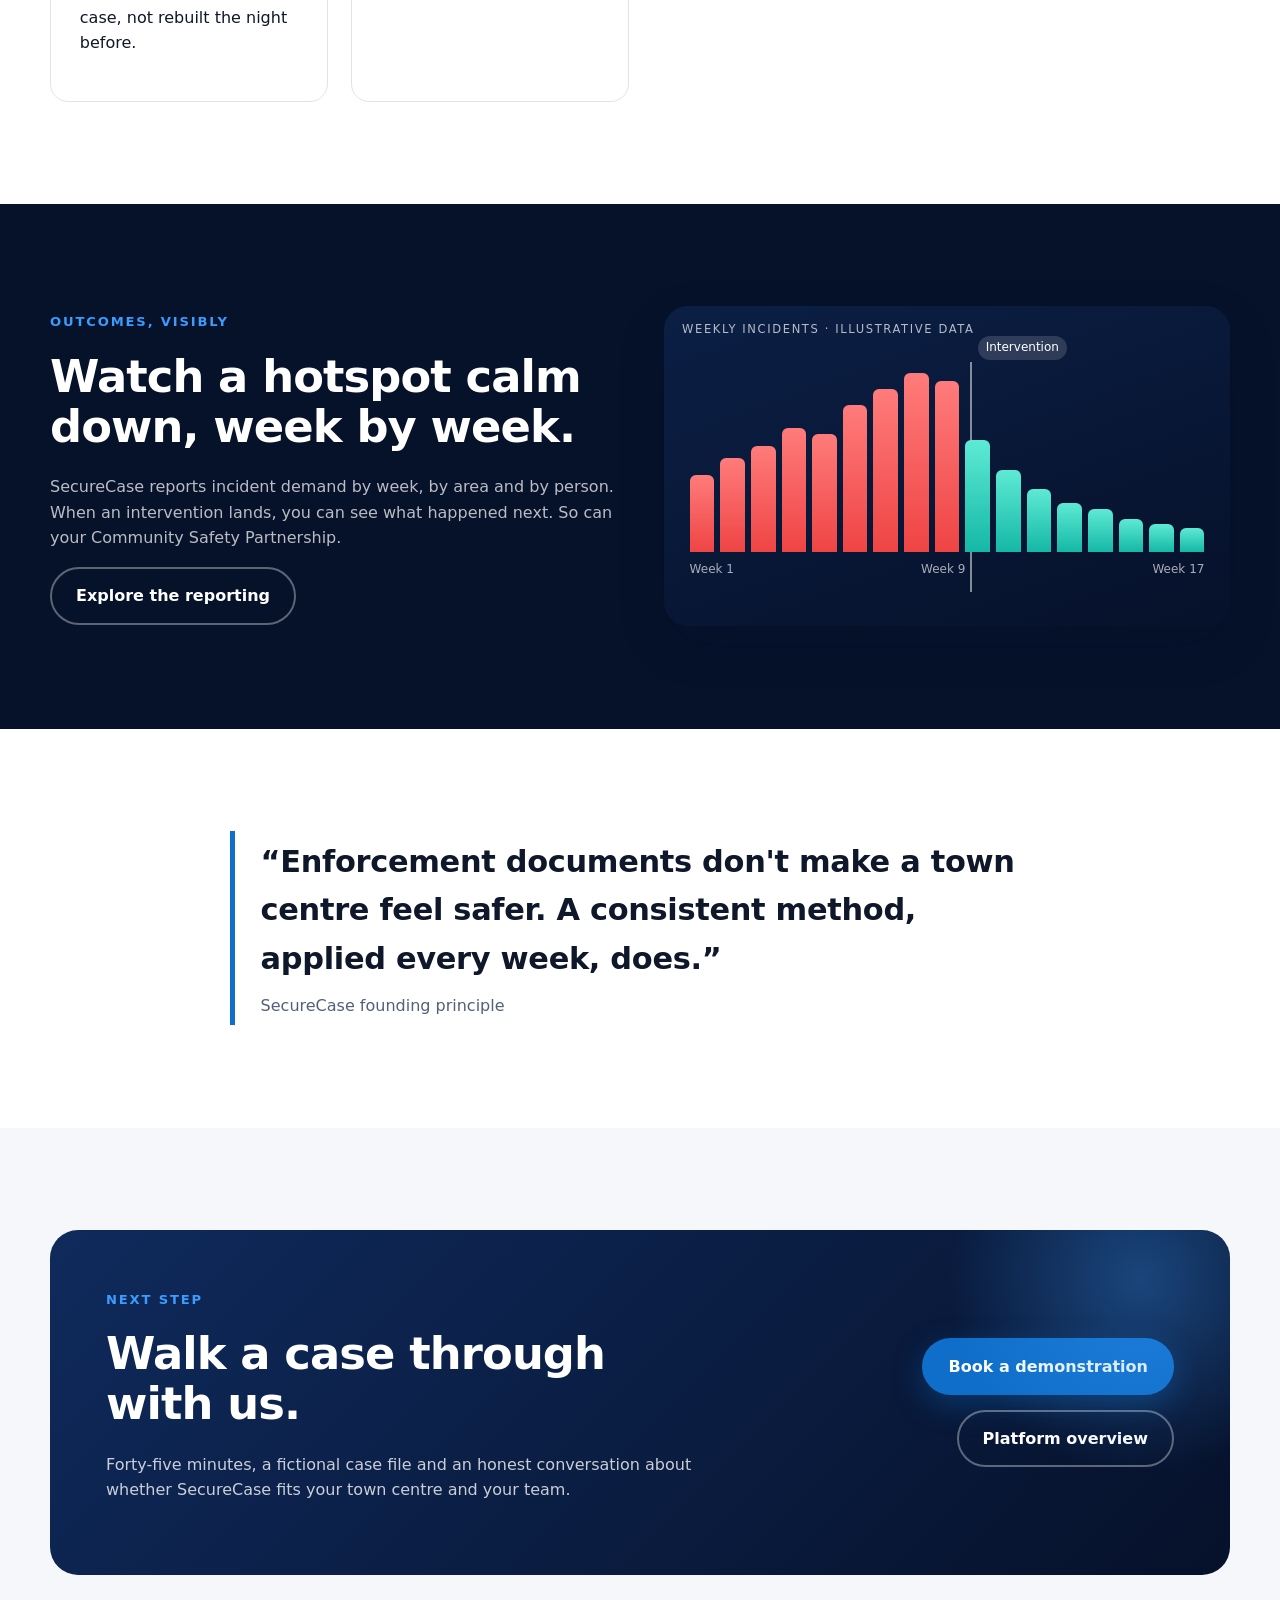
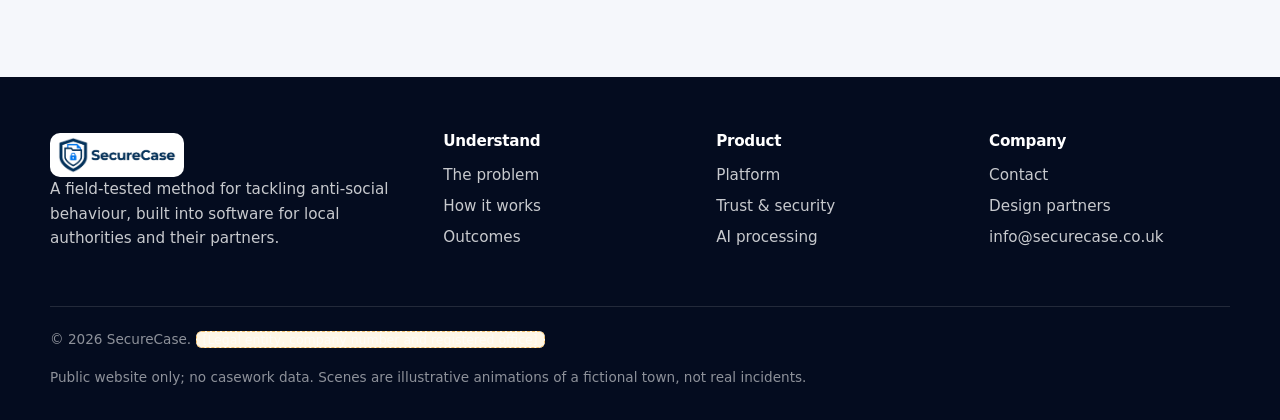
==== commit d9bc5a82: "Publish website 2026-10-23 11:43" ====
--- a/index.html
+++ b/index.html
@@ -3,7 +3,7 @@
 <head>
   <meta charset="utf-8">
   <meta name="viewport" content="width=device-width, initial-scale=1">
-  <title>SecureCase — Take back the town centre</title>
+  <title>SecureCase | Take back the town centre</title>
   <meta name="description" content="SecureCase turns a proven frontline method for tackling anti-social behaviour into software: evidence, early intervention, proportionate enforcement and proof that places are getting safer.">
   <link rel="stylesheet" href="css/site.css">
   <link rel="icon" href="assets/securecase-logo.png" type="image/png">
@@ -38,7 +38,7 @@
         <div class="hero-content">
           <span class="eyebrow"><span class="dot"></span>Anti-social behaviour · town centres · community safety</span>
           <h1>Take back <span class="accent">the town centre.</span></h1>
-          <p class="lead">Anti-social behaviour decides how a town feels. SecureCase gives community safety teams a proven, field-tested method — from the first report to a court-ready file — and the evidence to show that places are genuinely getting safer.</p>
+          <p class="lead">Anti-social behaviour decides how a town feels. SecureCase gives community safety teams a proven, field-tested method, from the first report to a court-ready file, and the evidence to show that places are genuinely getting safer.</p>
           <div class="button-row">
             <a class="btn btn-primary" href="contact.html">Book a demonstration</a>
             <a class="btn btn-ghost" href="method.html">See how it works</a>
@@ -51,8 +51,8 @@
     <section class="section">
       <div class="container">
         <div class="stat-strip">
-          <div class="stat reveal"><div class="stat-num" data-count="1" data-suffix=" thread">1 thread</div><div class="stat-label">Incident, person, place, evidence and court file connected once — not rebuilt three times.</div></div>
-          <div class="stat reveal" data-delay="1"><div class="stat-num" data-count="5" data-suffix=" stages">5 stages</div><div class="stat-label">A clear ladder from warning letter to Respect Order and breach — each step evidenced.</div></div>
+          <div class="stat reveal"><div class="stat-num" data-count="1" data-suffix=" thread">1 thread</div><div class="stat-label">Incident, person, place, evidence and court file connected once, not rebuilt three times.</div></div>
+          <div class="stat reveal" data-delay="1"><div class="stat-num" data-count="5" data-suffix=" stages">5 stages</div><div class="stat-label">A clear ladder from warning letter to Respect Order and breach, with each step evidenced.</div></div>
           <div class="stat reveal" data-delay="2"><div class="stat-num" data-count="20" data-prefix="" data-suffix="+">20+</div><div class="stat-label">Court orders and breach proceedings behind the method the software is built on.</div></div>
           <div class="stat reveal" data-delay="3"><div class="stat-num">Weekly</div><div class="stat-label">Trend reporting that shows whether a hotspot is actually calming down.</div></div>
         </div>
@@ -65,7 +65,7 @@
           <div class="reveal">
             <span class="eyebrow">Why SecureCase exists</span>
             <h2>Perception is the problem. Evidence is the answer.</h2>
-            <p class="muted">People stop visiting a town centre long before the statistics catch up. Shutters, groups on the corner, street drinking, intimidation outside the shops — each one small, together decisive.</p>
+            <p class="muted">People stop visiting a town centre long before the statistics catch up. Shutters, groups on the corner, street drinking, intimidation outside the shops. Each one is small. Together they are decisive.</p>
             <p class="muted">Most authorities respond with letters, meetings and good intentions, then lose the thread. SecureCase keeps it: every incident logged against a person and a place, every intervention recorded, every exhibit ready for court.</p>
             <a class="btn btn-outline" href="problem.html">Understand the problem</a>
           </div>
@@ -107,13 +107,13 @@
             <span class="card-icon"><svg viewBox="0 0 24 24" fill="none" stroke="currentColor" stroke-width="2" stroke-linecap="round" stroke-linejoin="round"><path d="M4 20h16M6 20V9l6-5 6 5v11"/><path d="M10 20v-6h4v6"/></svg></span>
             <span class="card-tag">04 · Escalate</span>
             <h3>Respect Orders, built on evidence</h3>
-            <p>CPWs and CPNs lead to the Respect Order — the new power for persistent adult ASB, where breach is a criminal offence. Each step is evidenced by what came before.</p>
+            <p>CPWs and CPNs lead to the Respect Order, the new power for persistent adult ASB, where breach is a criminal offence. Each step is evidenced by what came before.</p>
           </article>
           <article class="card reveal" data-delay="1">
             <span class="card-icon"><svg viewBox="0 0 24 24" fill="none" stroke="currentColor" stroke-width="2" stroke-linecap="round" stroke-linejoin="round"><path d="M4 4h16v16H4z"/><path d="M8 4v16M4 9h16"/></svg></span>
             <span class="card-tag">05 · Court-ready</span>
             <h3>Statements and bundles from the file</h3>
-            <p>Respect Order applications, officer statements and indexed court bundles are produced from the evidence already on the case — not rebuilt the night before.</p>
+            <p>Respect Order applications, officer statements and indexed court bundles are produced from the evidence already on the case, not rebuilt the night before.</p>
           </article>
           <article class="card reveal" data-delay="2">
             <span class="card-icon"><svg viewBox="0 0 24 24" fill="none" stroke="currentColor" stroke-width="2" stroke-linecap="round" stroke-linejoin="round"><path d="M3 20V10M9 20V4M15 20v-7M21 20V8"/></svg></span>
@@ -131,7 +131,7 @@
           <div class="reveal">
             <span class="eyebrow">Outcomes, visibly</span>
             <h2>Watch a hotspot calm down, week by week.</h2>
-            <p class="muted">SecureCase reports incident demand by week, by area and by person. When an intervention lands, you can see what happened next — and so can your Community Safety Partnership.</p>
+            <p class="muted">SecureCase reports incident demand by week, by area and by person. When an intervention lands, you can see what happened next. So can your Community Safety Partnership.</p>
             <a class="btn btn-ghost" href="outcomes.html">Explore the reporting</a>
           </div>
           <div class="panel trend-wrap reveal" data-delay="1">
@@ -186,7 +186,7 @@
       </div>
       <div class="footer-meta">
         <div>&copy; <span id="year">2026</span> SecureCase. <span class="placeholder">[Legal entity, company number and registered office]</span></div>
-        <div>Public website only — no casework data. Scenes are illustrative animations of a fictional town, not real incidents.</div>
+        <div>Public website only; no casework data. Scenes are illustrative animations of a fictional town, not real incidents.</div>
       </div>
     </div>
   </footer>
